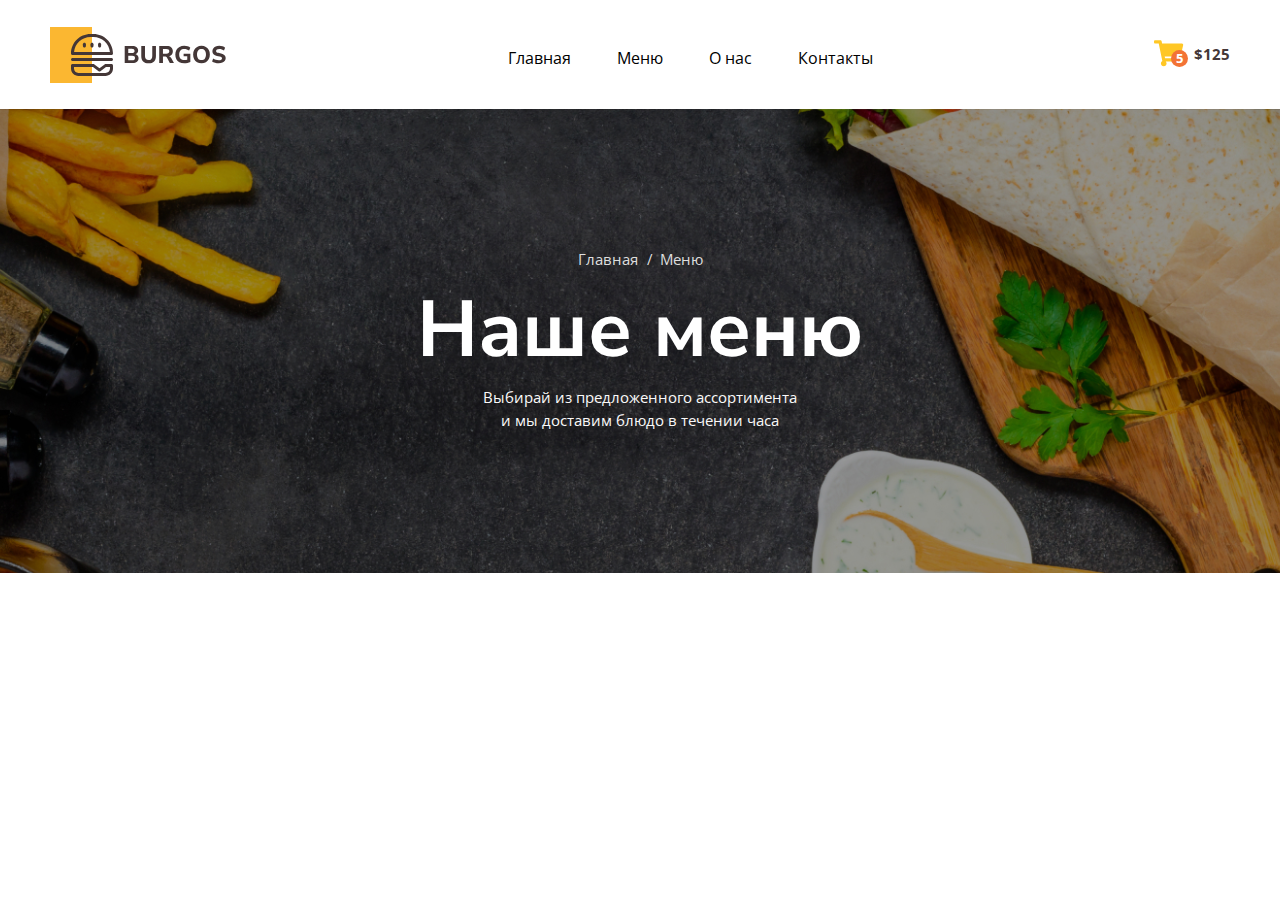
==== index.html @ 159a3aed "add styles" ====
<!DOCTYPE html>
<html lang="ru">
<head>
    <meta charset="UTF-8">
    <meta http-equiv="X-UA-Compatible" content="IE=edge">
    <meta name="viewport" content="width=device-width, initial-scale=1.0">
    <title>Burger</title>
    <link rel="preconnect" href="https://fonts.googleapis.com">
    <link rel="preconnect" href="https://fonts.gstatic.com" crossorigin>
    <link href="https://fonts.googleapis.com/css2?family=Nunito+Sans:wght@600;700;800;900&family=Open+Sans:wght@400;600;700&display=swap" rel="stylesheet">
    <link rel="stylesheet" href="style/normalize.css">
    <link rel="stylesheet" href="style/main.css">
</head>
<body>
    <header>
        <div class="container">
            <div class="header">
                <a href="#" class="header-logo"></a>
                <nav>
                    <ul class="header-nav">
                        <li><a href="#" class="active"></a>Главная</li>
                        <li><a href="#"></a>Меню</li>
                        <li><a href="#"></a>О нас</li>
                        <li><a href="#"></a>Контакты</li>
                    </ul>
                </nav>
                <button type="button" class="button">
                    <span class="button-item">
                        <img src="images/cart.svg" alt="Корзина">
                        <span class="button-count">5</span>
                    </span>
                    <span class="button-text">$125</span>
                </button>
            </div>
        </div>
    </header>
    <div class="bg">
        <div class="container">
            <ul class="breadcrumbs">
                <li><a href="#">Главная</a></li>
                <li><a href="#">Меню</a></li>
            </ul>
            <h1 class="title">Наше меню</h1>
            <p class="discription">Выбирай из предложенного ассортимента и мы доставим блюдо в течении часа</p>
        </div>
    </div>
</body>
</html>
---- style/main.css ----
body{
    font-family: 'Nunito Sans', sans-serif;
}
.container{
    max-width: 1180px;
    margin: 0 auto;
    padding-left: 15px;
    padding-right: 15px;
}
.header{
    font-family: 'Open Sans', sans-serif;
    display: flex;
    align-items: center;
    justify-content: space-between;
    padding-top: 26px;
    padding-bottom: 25px;
}
.header-logo{
    display: block;
    background-image: url(../images/logo.svg);
    width: 176px;
    height: 56px;
    background-repeat: no-repeat;
    background-size: cover;
}
.header-nav{
    display: flex;
    list-style-type: none;
    padding-left: 0;
    gap: 46px;
}
.header-nav a{
    font-weight: 600px;
    font-size: 20px;
    color: #443737;
    text-decoration: none;
}
.header-nav a::after{
    content: '';
    width: 100%;
    height: 3px;
    border-radius: 1.5px;
    color: transparent;
    display: block;
}
.header-nav a.active::after{
    color: #FFC725;
}
.button{
    display: flex;
    align-items: center;
    background-color: transparent;
    border: none;
    padding: 0;
    gap: 10px;
}
.button-item{
    position: relative;
}
.button-count{
    font-weight: 700;
    font-size: 13px;
    color: #ffff;
    background-color: #F37335;
    border-radius: 100%;
    position: absolute;
    width: 17px;
    height: 17px;
    text-align: center;
    line-height: 1.3;
    bottom: 3px;
    right: -4px;
}
.button-text{
    color: #443737;
    font-weight: 700;
    font-size: 15px;
}
.bg{
    text-align: center;
    color: #ffff;
    background-image: url(../images/bg.jpg);
    background-size: cover;
    background-position: center center;
    padding: 142px 0;
}
.breadcrumbs{
    padding-left: 0;
    margin-top: 0;
    list-style-type: none;
    display: flex;
    justify-content: center;
    gap: 16px;
}
.breadcrumbs a{
    color: #DEDEDE;
    font-size: 15px;
    font-family: 'Open Sans', sans-serif;
    text-decoration: none;
}
.breadcrumbs a::before{
    content: '/';
    position: relative;
    left: -7px;
}
.breadcrumbs li:first-child a::before{
    display: none;
}
.title{
    font-weight: 700;
    font-size: 79px;
    margin-top: 10px;
    margin-bottom: 10px;
}
.discription{
    font-family: 'Open Sans', sans-serif;
    font-size: 15px;
    line-height: 1.5;
    color: #FAF9F9;
    max-width: 320px;
    margin: 0 auto;
}
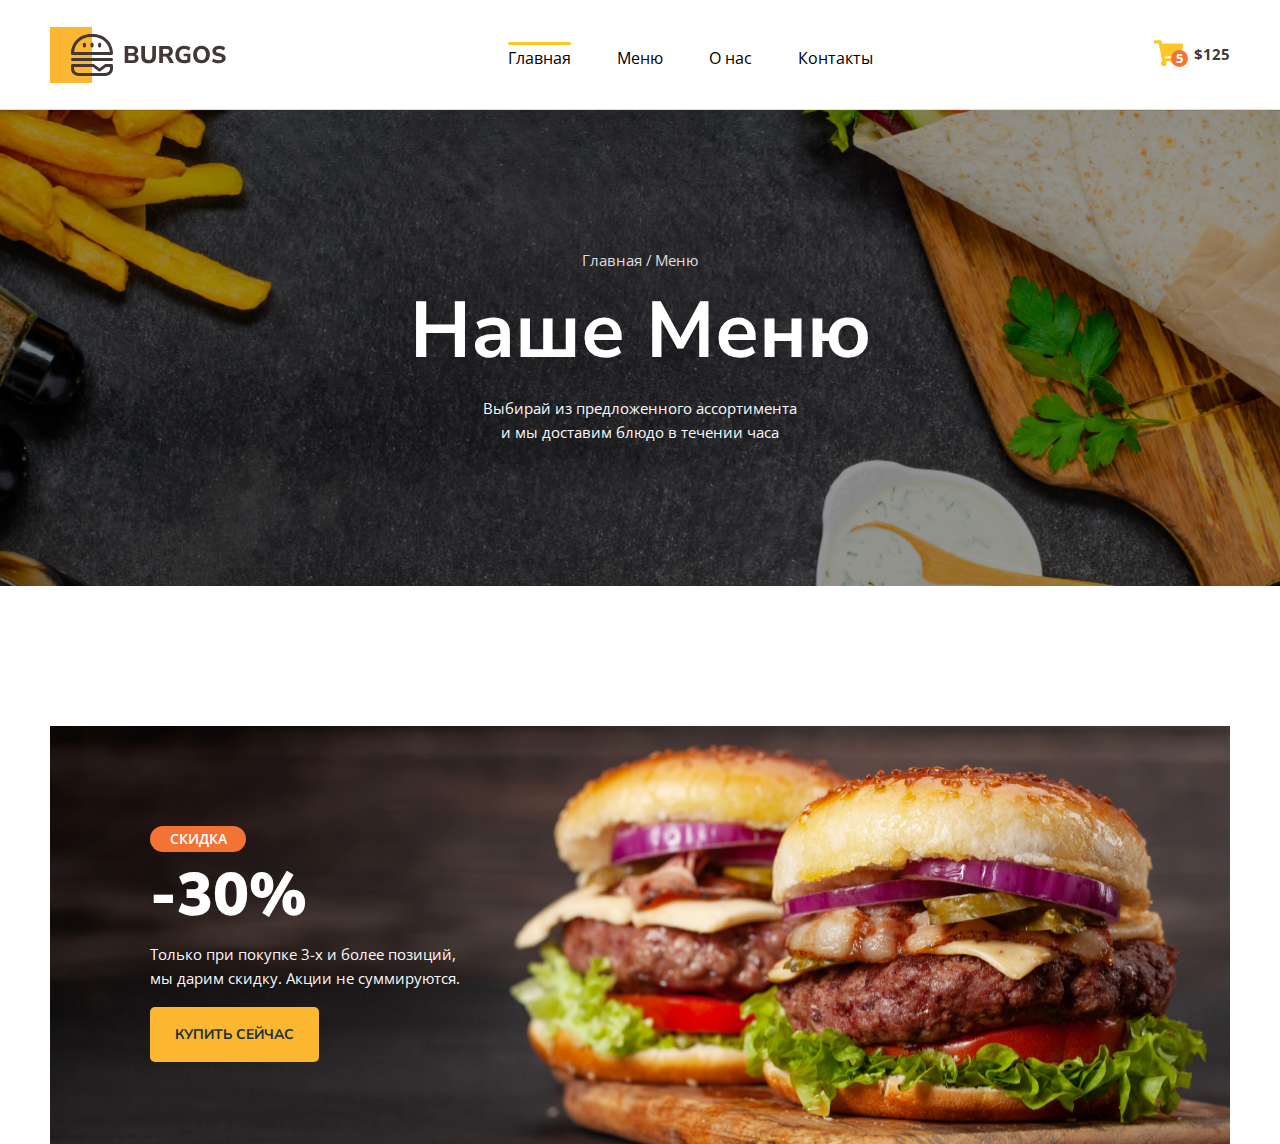
==== commit d79c1482: "add style" ====
--- a/index.html
+++ b/index.html
@@ -18,7 +18,7 @@
                 <a href="#" class="header-logo"></a>
                 <nav>
                     <ul class="header-nav">
-                        <li><a href="#" class="active"></a>Главная</li>
+                        <li><a href="#"  class="active"></a></a>Главная</li>
                         <li><a href="#"></a>Меню</li>
                         <li><a href="#"></a>О нас</li>
                         <li><a href="#"></a>Контакты</li>
@@ -40,9 +40,25 @@
                 <li><a href="#">Главная</a></li>
                 <li><a href="#">Меню</a></li>
             </ul>
-            <h1 class="title">Наше меню</h1>
-            <p class="discription">Выбирай из предложенного ассортимента и мы доставим блюдо в течении часа</p>
+            <h1 class="title">Наше Меню</h1>
+            <p class="description">Выбирай из предложенного ассортимента и мы доставим блюдо в течении часа</p>
         </div>
     </div>
+    <main>
+        <div class="banner">
+            <div class="container">
+                <div class="banner-box">
+                    <h2 class="banner-title">
+                        <span>Скидка</span>
+                        -30%
+                    </h2>
+                    <p class="banner-text">
+                        Только при покупке 3-х и более позиций, мы дарим скидку. Акции не суммируются.
+                    </p>
+                    <a href="#" class="banner-link">купить сейчас</a>
+                </div>
+            </div>
+        </div>
+    </main>
 </body>
 </html>--- a/style/main.css
+++ b/style/main.css
@@ -7,7 +7,13 @@
     padding-left: 15px;
     padding-right: 15px;
 }
-.header{
+header{
+    border-bottom: 1px solid #DEDEDE;
+}
+header {
+    border-bottom: 1px solid #DEDEDE;
+}
+.header {
     font-family: 'Open Sans', sans-serif;
     display: flex;
     align-items: center;
@@ -15,7 +21,7 @@
     padding-top: 26px;
     padding-bottom: 25px;
 }
-.header-logo{
+.header-logo {
     display: block;
     background-image: url(../images/logo.svg);
     width: 176px;
@@ -23,28 +29,31 @@
     background-repeat: no-repeat;
     background-size: cover;
 }
-.header-nav{
+.header-nav {
+    list-style-type: none;
     display: flex;
-    list-style-type: none;
     padding-left: 0;
     gap: 46px;
 }
-.header-nav a{
-    font-weight: 600px;
+.header-nav a {
+    font-weight: 600;
     font-size: 20px;
     color: #443737;
     text-decoration: none;
 }
-.header-nav a::after{
+.header-nav a:hover {
+    color: #FFC725;
+}
+.header-nav a::after {
     content: '';
     width: 100%;
     height: 3px;
     border-radius: 1.5px;
-    color: transparent;
+    background: transparent;
     display: block;
 }
-.header-nav a.active::after{
-    color: #FFC725;
+.header-nav a.active::after {
+    background: #FFC725;
 }
 .button{
     display: flex;
@@ -53,6 +62,7 @@
     border: none;
     padding: 0;
     gap: 10px;
+    cursor: pointer;
 }
 .button-item{
     position: relative;
@@ -61,7 +71,7 @@
     font-weight: 700;
     font-size: 13px;
     color: #ffff;
-    background-color: #F37335;
+    background: #F37335;
     border-radius: 100%;
     position: absolute;
     width: 17px;
@@ -83,6 +93,7 @@
     background-size: cover;
     background-position: center center;
     padding: 142px 0;
+    margin-bottom: 140px;
 }
 .breadcrumbs{
     padding-left: 0;
@@ -90,7 +101,7 @@
     list-style-type: none;
     display: flex;
     justify-content: center;
-    gap: 16px;
+    gap: 7px;
 }
 .breadcrumbs a{
     color: #DEDEDE;
@@ -98,10 +109,17 @@
     font-family: 'Open Sans', sans-serif;
     text-decoration: none;
 }
+.breadcrumbs a:hover{
+    color: #FFC725;
+}
+.breadcrumbs a:hover::before{
+    color: #DEDEDE;
+}
 .breadcrumbs a::before{
     content: '/';
     position: relative;
-    left: -7px;
+    left: -3px;
+    pointer-events: none;
 }
 .breadcrumbs li:first-child a::before{
     display: none;
@@ -110,13 +128,59 @@
     font-weight: 700;
     font-size: 79px;
     margin-top: 10px;
-    margin-bottom: 10px;
+    margin-bottom: 19px;
 }
-.discription{
+.description{
     font-family: 'Open Sans', sans-serif;
     font-size: 15px;
-    line-height: 1.5;
+    line-height: 1.6;
     color: #FAF9F9;
     max-width: 320px;
     margin: 0 auto;
+}
+.banner-box{
+    background-image: url(../images/banner.jpg);
+    padding-top: 100px;
+    padding-bottom: 100px;
+    padding-left: 100px;
+}
+.banner-title{
+    font-weight: 900;
+    font-size: 60px;
+    color: #ffff;
+    margin-top: 0;
+    margin-bottom: 12px;
+}
+.banner-title span{
+    font-family: 'Open Sans', sans-serif;
+    font-weight: 600;
+    font-size: 14px;
+    text-transform: uppercase;
+    max-width: 96px;
+    text-align: center;
+    background: #F37335;
+    border-radius: 14px;
+    padding: 5px 0;
+    display: block;
+    margin-bottom: 9px;
+}
+.banner-text{
+    font-family: 'Open Sans', sans-serif;
+    font-weight: 400;
+    font-size: 15px;
+    line-height: 24px;
+    color: #FAF9F9;
+    max-width: 312px;
+    margin-top: 0;
+    margin-bottom: 35px;
+}
+.banner-link{
+    font-weight: 700;
+    font-size: 14px;
+    text-decoration: none;
+    text-transform: uppercase;
+    color: #1E2F40;
+    padding: 18px 25px;
+    background-color: #FBB731;
+    border-radius: 5px;
 }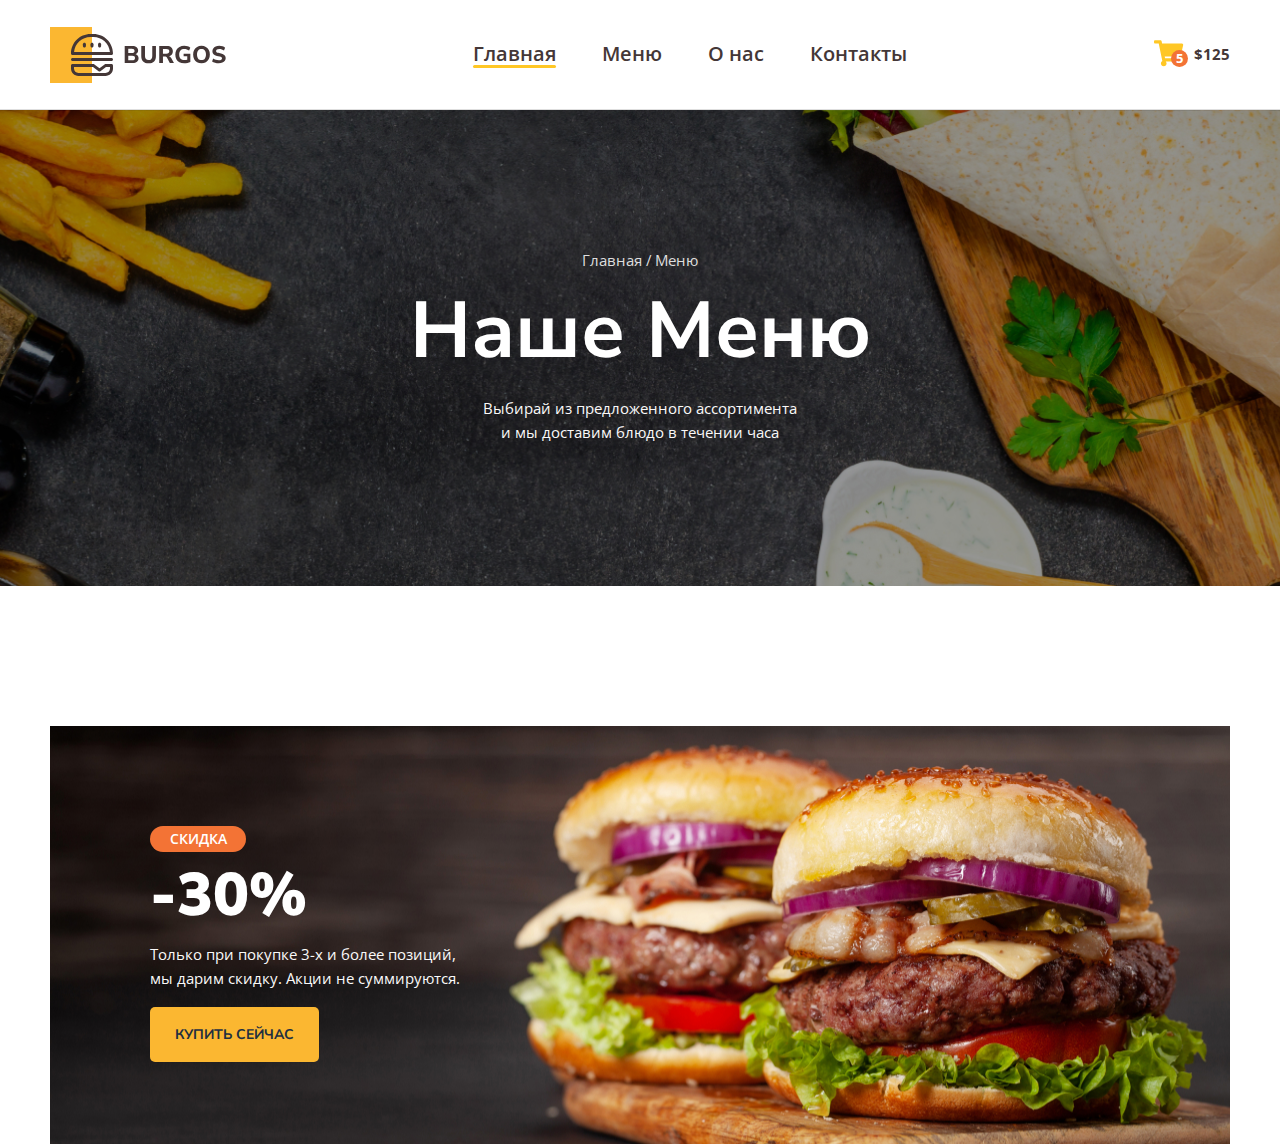
==== commit 1ff1a842: "fixed errors" ====
--- a/index.html
+++ b/index.html
@@ -18,10 +18,10 @@
                 <a href="#" class="header-logo"></a>
                 <nav>
                     <ul class="header-nav">
-                        <li><a href="#"  class="active"></a></a>Главная</li>
-                        <li><a href="#"></a>Меню</li>
-                        <li><a href="#"></a>О нас</li>
-                        <li><a href="#"></a>Контакты</li>
+                        <li><a href="#"  class="active">Главная</a></a></li>
+                        <li><a href="#">Меню</a></li>
+                        <li><a href="#">О нас</a></li>
+                        <li><a href="#">Контакты</a></li>
                     </ul>
                 </nav>
                 <button type="button" class="button">
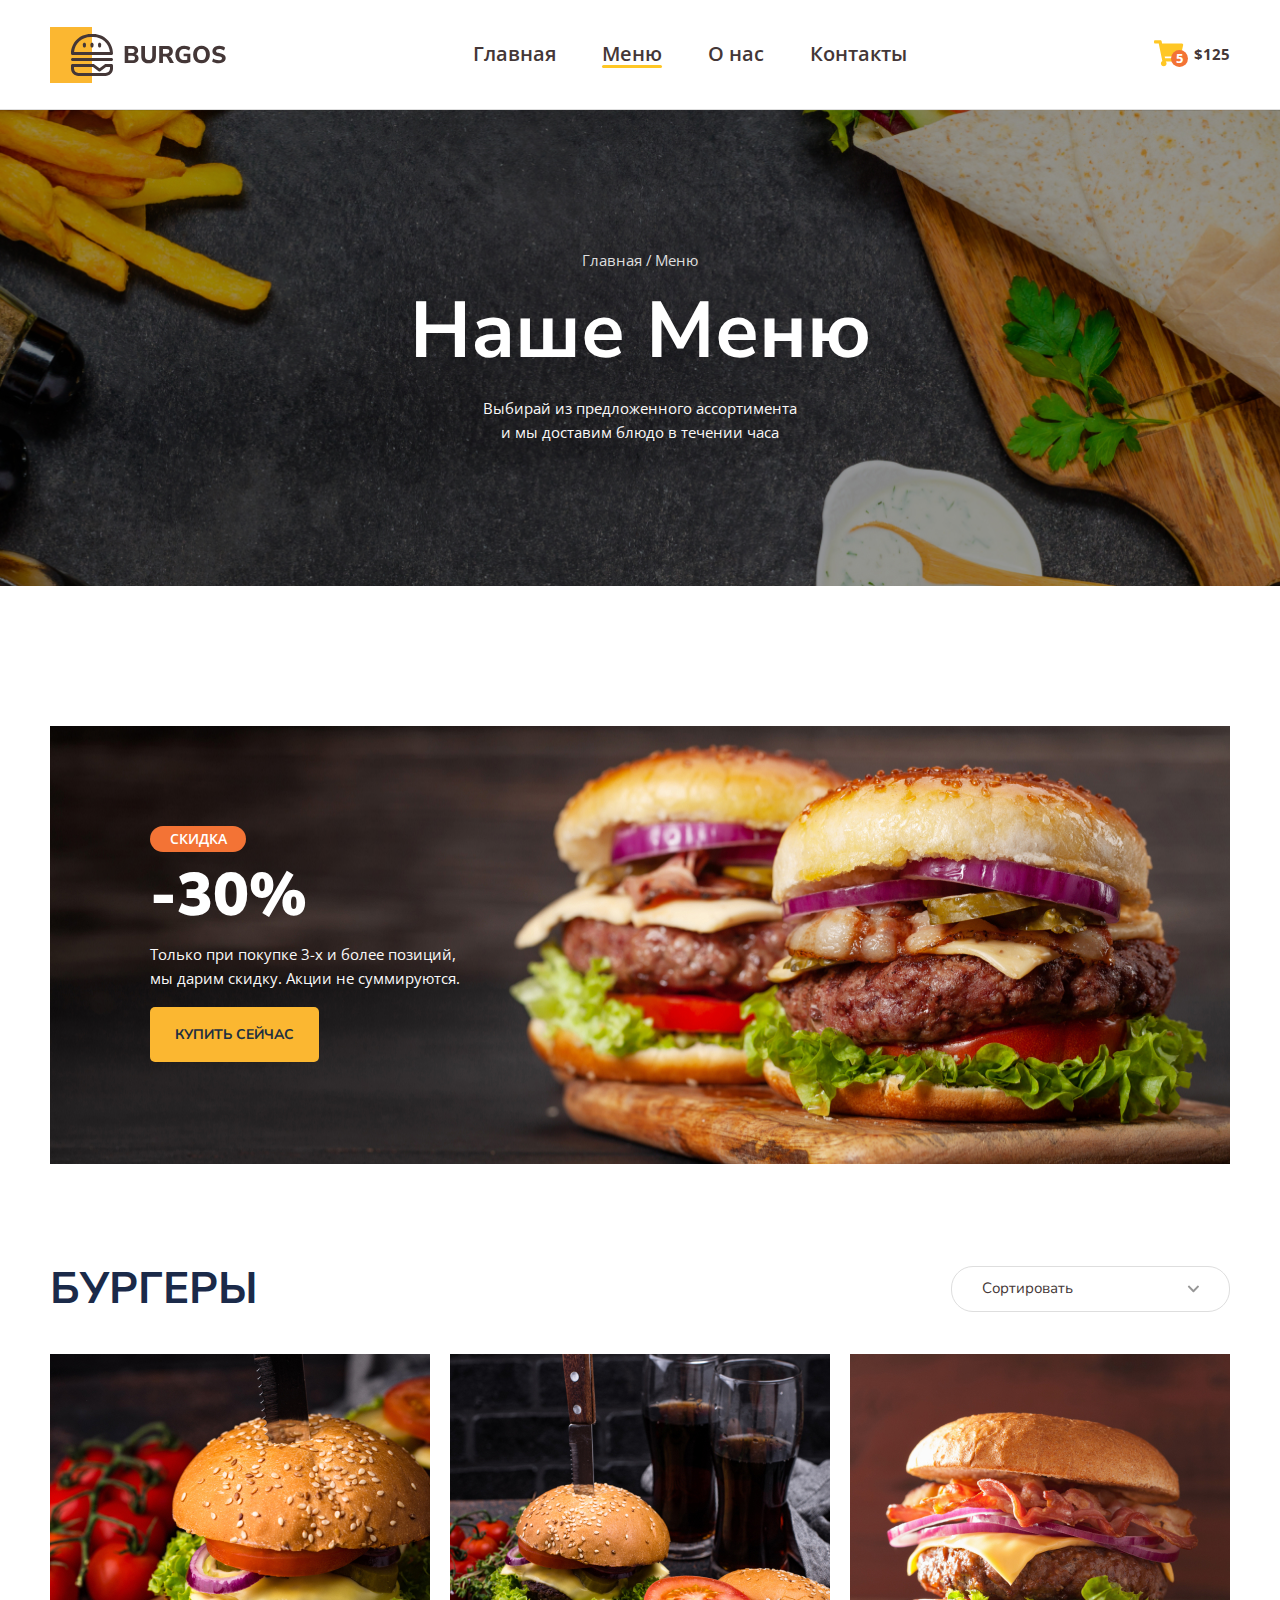
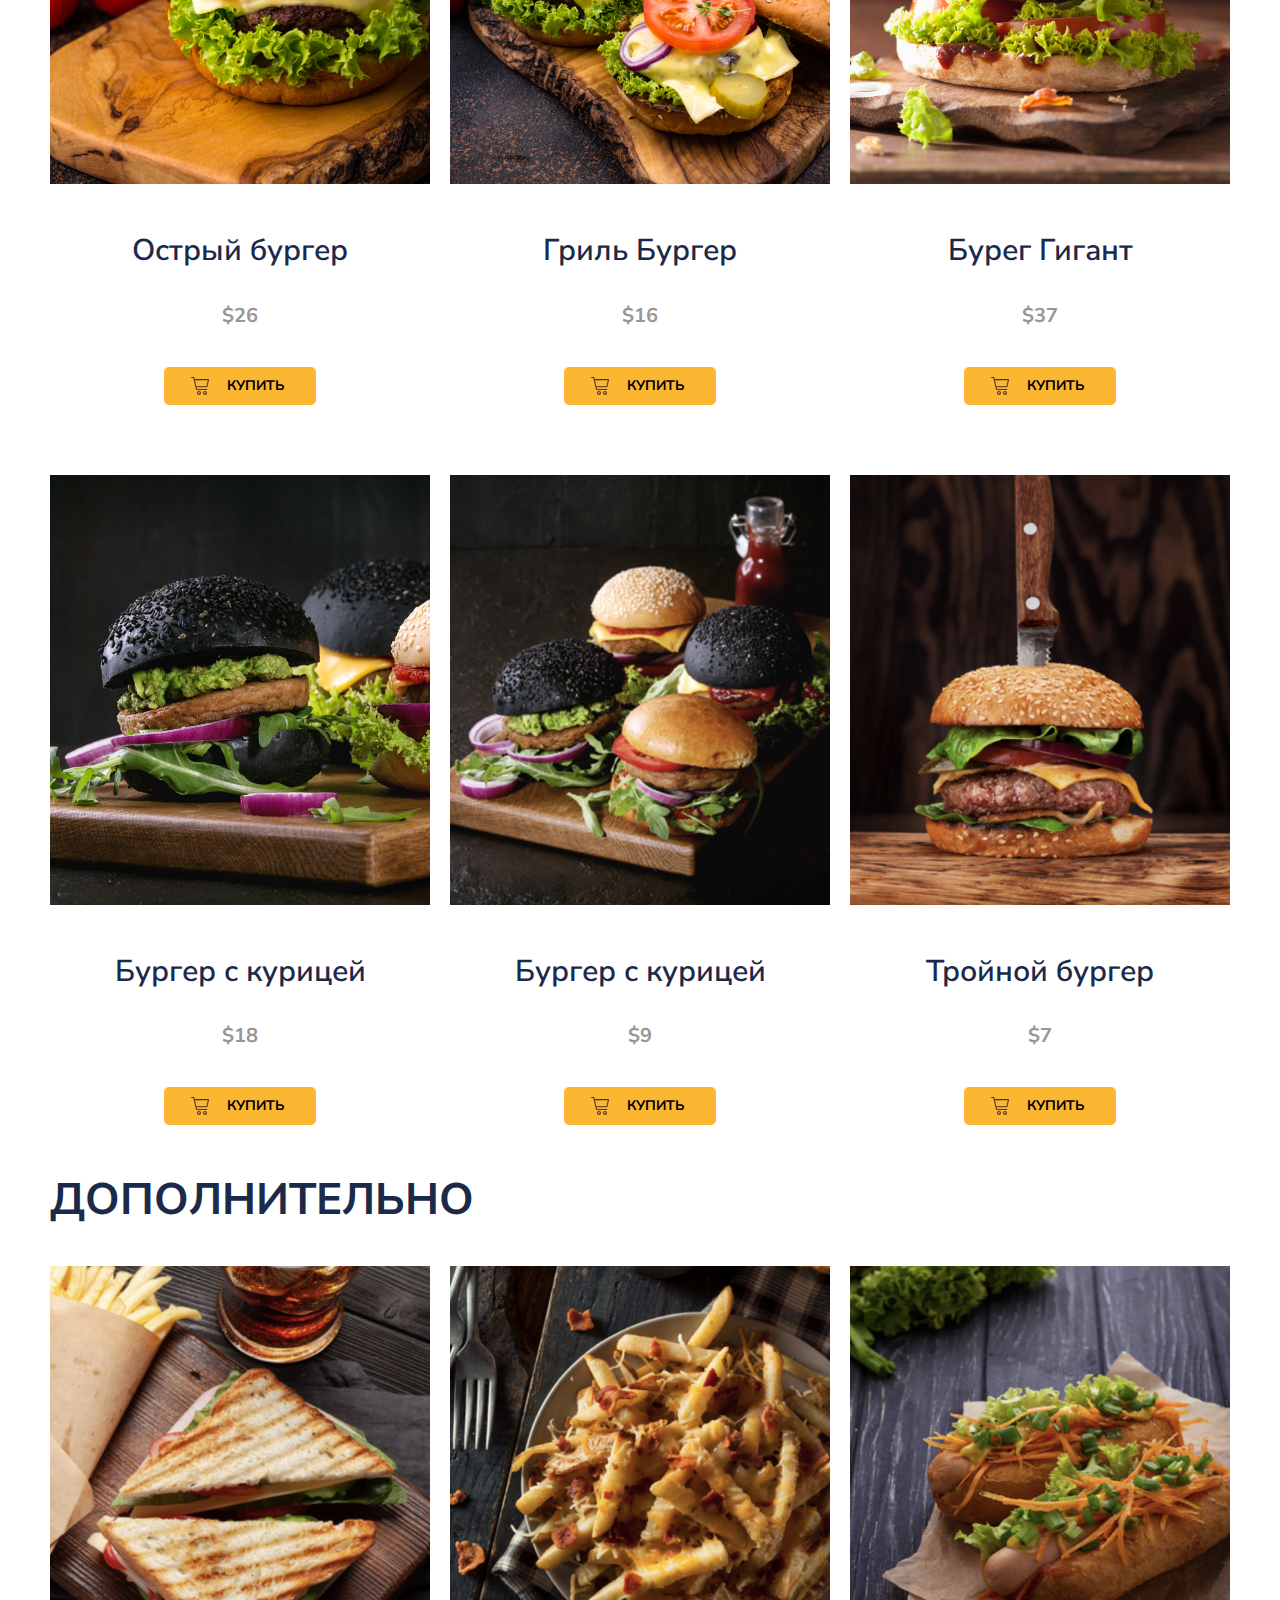
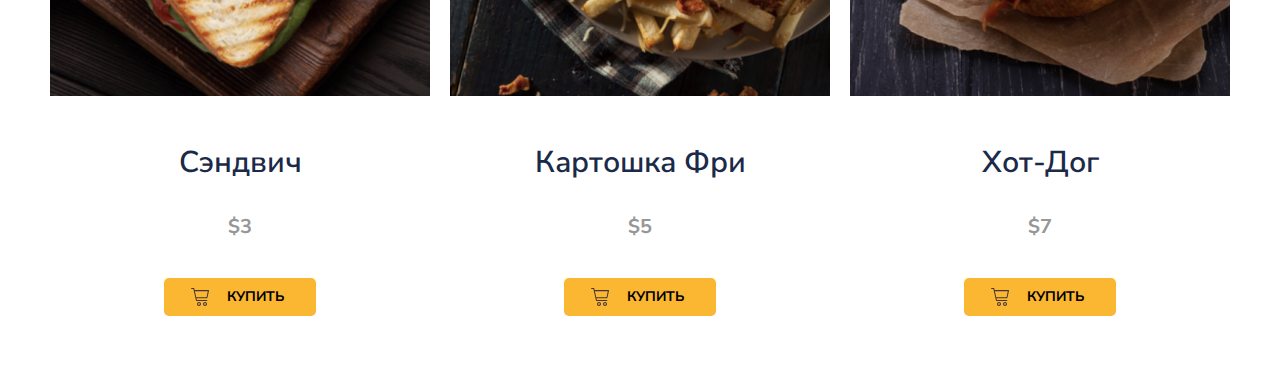
==== commit c754e181: "add code" ====
--- a/index.html
+++ b/index.html
@@ -18,8 +18,8 @@
                 <a href="#" class="header-logo"></a>
                 <nav>
                     <ul class="header-nav">
-                        <li><a href="#"  class="active">Главная</a></a></li>
-                        <li><a href="#">Меню</a></li>
+                        <li><a href="#">Главная</a></a></li>
+                        <li><a href="#" class="active">Меню</a></li>
                         <li><a href="#">О нас</a></li>
                         <li><a href="#">Контакты</a></li>
                     </ul>
@@ -59,6 +59,127 @@
                 </div>
             </div>
         </div>
+        <section class="menu">
+            <div class="container">
+                <div class="menu-header">
+                    <h2 class="menu-title">
+                        Бургеры
+                    </h2>
+                    <select class="menu-select">
+                        <option value="">Сортировать</option>
+                        <option value="up">По возрастанию</option>
+                        <option value="down">По убыванию</option>
+                    </select>
+                </div>
+                <div class="menu-grid">
+                    <div class="menu-grid-item">
+                        <div class="menu-grid-cover">
+                            <img src="images/menu/01.jpg" alt="Острый бургер">
+                        </div>
+                        <p class="menu-grid-title">Острый бургер</p>
+                        <p class="menu-grid-price">$26</p>
+                        <button type="button" class="menu-grid-btn">
+                            <span class="menu-grid-icon"></span>
+                            <span class="menu-grid-text">Купить</span>
+                        </button>
+                    </div>
+                    <div class="menu-grid-item">
+                        <div class="menu-grid-cover">
+                            <img src="images/menu/02.jpg" alt="Гриль бургер">
+                        </div>
+                        <p class="menu-grid-title">Гриль Бургер</p>
+                        <p class="menu-grid-price">$16</p>
+                        <button type="button" class="menu-grid-btn">
+                            <span class="menu-grid-icon"></span>
+                            <span class="menu-grid-text">Купить</span>
+                        </button>
+                    </div>
+                    <div class="menu-grid-item">
+                        <div class="menu-grid-cover">
+                            <img src="images/menu/03.jpg" alt="Бурег Гигант">
+                        </div>
+                        <p class="menu-grid-title">Бурег Гигант</p>
+                        <p class="menu-grid-price">$37</p>
+                        <button type="button" class="menu-grid-btn">
+                            <span class="menu-grid-icon"></span>
+                            <span class="menu-grid-text">Купить</span>
+                        </button>
+                    </div>
+                    <div class="menu-grid-item">
+                        <div class="menu-grid-cover">
+                            <img src="images/menu/04.jpg" alt="Бургер с курицей">
+                        </div>
+                        <p class="menu-grid-title">Бургер с курицей</p>
+                        <p class="menu-grid-price">$18</p>
+                        <button type="button" class="menu-grid-btn">
+                            <span class="menu-grid-icon"></span>
+                            <span class="menu-grid-text">Купить</span>
+                        </button>
+                    </div>
+                    <div class="menu-grid-item">
+                        <div class="menu-grid-cover">
+                            <img src="images/menu/05.jpg" alt="Бургер с курицей">
+                        </div>
+                        <p class="menu-grid-title">Бургер с курицей</p>
+                        <p class="menu-grid-price">$9</p>
+                        <button type="button" class="menu-grid-btn">
+                            <span class="menu-grid-icon"></span>
+                            <span class="menu-grid-text">Купить</span>
+                        </button>
+                    </div>
+                    <div class="menu-grid-item">
+                        <div class="menu-grid-cover">
+                            <img src="images/menu/06.jpg" alt="Тройной бургер">
+                        </div>
+                        <p class="menu-grid-title">Тройной бургер</p>
+                        <p class="menu-grid-price">$7</p>
+                        <button type="button" class="menu-grid-btn">
+                            <span class="menu-grid-icon"></span>
+                            <span class="menu-grid-text">Купить</span>
+                        </button>
+                    </div>
+                </div>
+                <div class="menu-header">
+                    <h2 class="menu-title">
+                        Дополнительно
+                    </h2>
+                </div>
+                <div class="menu-grid">
+                    <div class="menu-grid-item">
+                        <div class="menu-grid-cover">
+                            <img src="images/additionally/01.jpg" alt="Сэндвич">
+                        </div>
+                        <p class="menu-grid-title">Сэндвич</p>
+                        <p class="menu-grid-price">$3</p>
+                        <button type="button" class="menu-grid-btn">
+                            <span class="menu-grid-icon"></span>
+                            <span class="menu-grid-text">Купить</span>
+                        </button>
+                    </div>
+                    <div class="menu-grid-item">
+                        <div class="menu-grid-cover">
+                            <img src="images/additionally/02.jpg" alt="Картошка Фри">
+                        </div>
+                        <p class="menu-grid-title">Картошка Фри</p>
+                        <p class="menu-grid-price">$5</p>
+                        <button type="button" class="menu-grid-btn">
+                            <span class="menu-grid-icon"></span>
+                            <span class="menu-grid-text">Купить</span>
+                        </button>
+                    </div>
+                    <div class="menu-grid-item">
+                        <div class="menu-grid-cover">
+                            <img src="images/additionally/03.jpg" alt="Хот-Дог">
+                        </div>
+                        <p class="menu-grid-title">Хот-Дог</p>
+                        <p class="menu-grid-price">$7</p>
+                        <button type="button" class="menu-grid-btn">
+                            <span class="menu-grid-icon"></span>
+                            <span class="menu-grid-text">Купить</span>
+                        </button>
+                    </div>
+            </div>
+        </section>
     </main>
 </body>
 </html>--- a/style/main.css
+++ b/style/main.css
@@ -8,9 +8,6 @@
     padding-right: 15px;
 }
 header{
-    border-bottom: 1px solid #DEDEDE;
-}
-header {
     border-bottom: 1px solid #DEDEDE;
 }
 .header {
@@ -140,9 +137,11 @@
 }
 .banner-box{
     background-image: url(../images/banner.jpg);
-    padding-top: 100px;
-    padding-bottom: 100px;
-    padding-left: 100px;
+    padding: 100px  100px 120px;
+    background-size: cover;
+    background-position: center center;
+    background-repeat: no-repeat;
+    margin-bottom: 100px;
 }
 .banner-title{
     font-weight: 900;
@@ -183,4 +182,92 @@
     padding: 18px 25px;
     background-color: #FBB731;
     border-radius: 5px;
+}
+.menu-header{
+    display: flex;
+    align-items: center;
+    justify-content: space-between;
+    padding-bottom: 40px;
+}
+.menu-grid-item{
+    margin-bottom: 50px;
+}
+.menu-title{
+    font-size: 44px;
+    font-weight: 700;
+    text-transform: uppercase;
+    color: #1B2A49;
+    margin: 0;
+}
+.menu-select{
+    background: #FFFFFF;
+    border: 1px solid #DEDEDE;
+    padding: 13px 30px;
+    border-radius: 22px;
+    color: #443737;
+    font-size: 15px;
+    appearance: none;
+    flex-basis: 279px;
+    background-image: url(../images/arrow.svg);
+    background-size: 12.79px 7.75px;
+    background-repeat: no-repeat;
+    background-position: 89% center;
+}
+.menu-grid{
+    display: grid;
+    grid-template-columns: repeat(3, 1fr);
+    gap: 20px;
+}
+.menu-grid-cover{
+    width: 100%;
+    height: 430px;
+    position: relative;
+    overflow: hidden;
+}
+.menu-grid-cover img{
+    position: absolute;
+    left: 50%;
+    top: 50%;
+    transform: translate(-50%, -50%);
+    object-fit: cover;
+    width: 100%;
+    height: 430px;
+}
+.menu-grid-title{
+    font-size: 30px;
+    font-weight: 600;
+    text-align: center;
+    color: #1B2A49;
+    padding-top: 20px;
+    padding-bottom: 5px;
+}
+.menu-grid-price{
+    font-size: 20px;
+    font-weight: 700;
+    text-align: center;
+    color: #979797;
+    padding-bottom: 20px;
+}
+.menu-grid-btn{
+    background: #FBB731;
+    border-radius: 5px;
+    border: none;
+    width: 152px;
+    height: 38px;
+    background-image: url(../images/cart-menu.svg);
+    background-size: 18px 18px;
+    background-repeat: no-repeat;
+    background-position: 20% center;
+    display: flex;
+    align-items: center;
+    justify-content: center;
+    margin: 0 auto;
+    gap: 9px;
+}
+.menu-grid-text{
+    font-size: 14px;
+    font-weight: 700;
+    text-align: center;
+    text-transform: uppercase;
+    padding: 10px 30px 10px 52px;
 }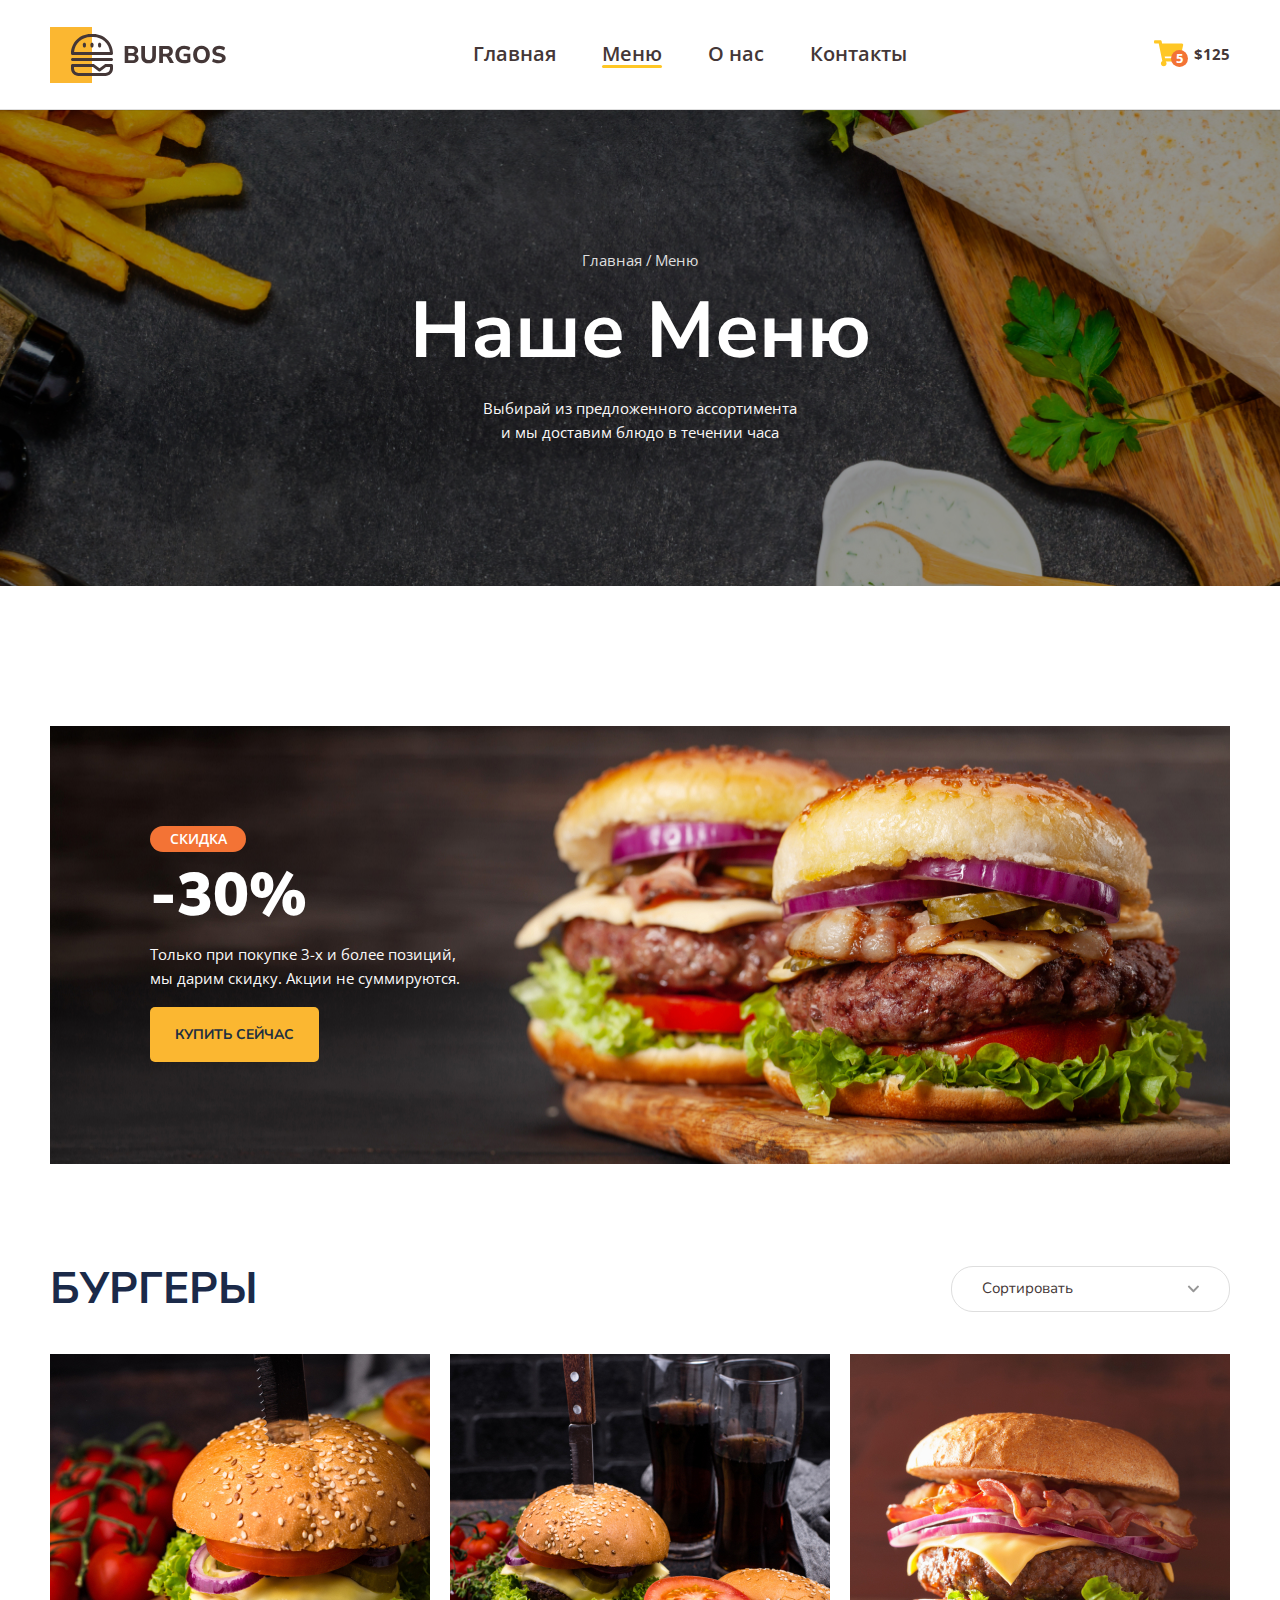
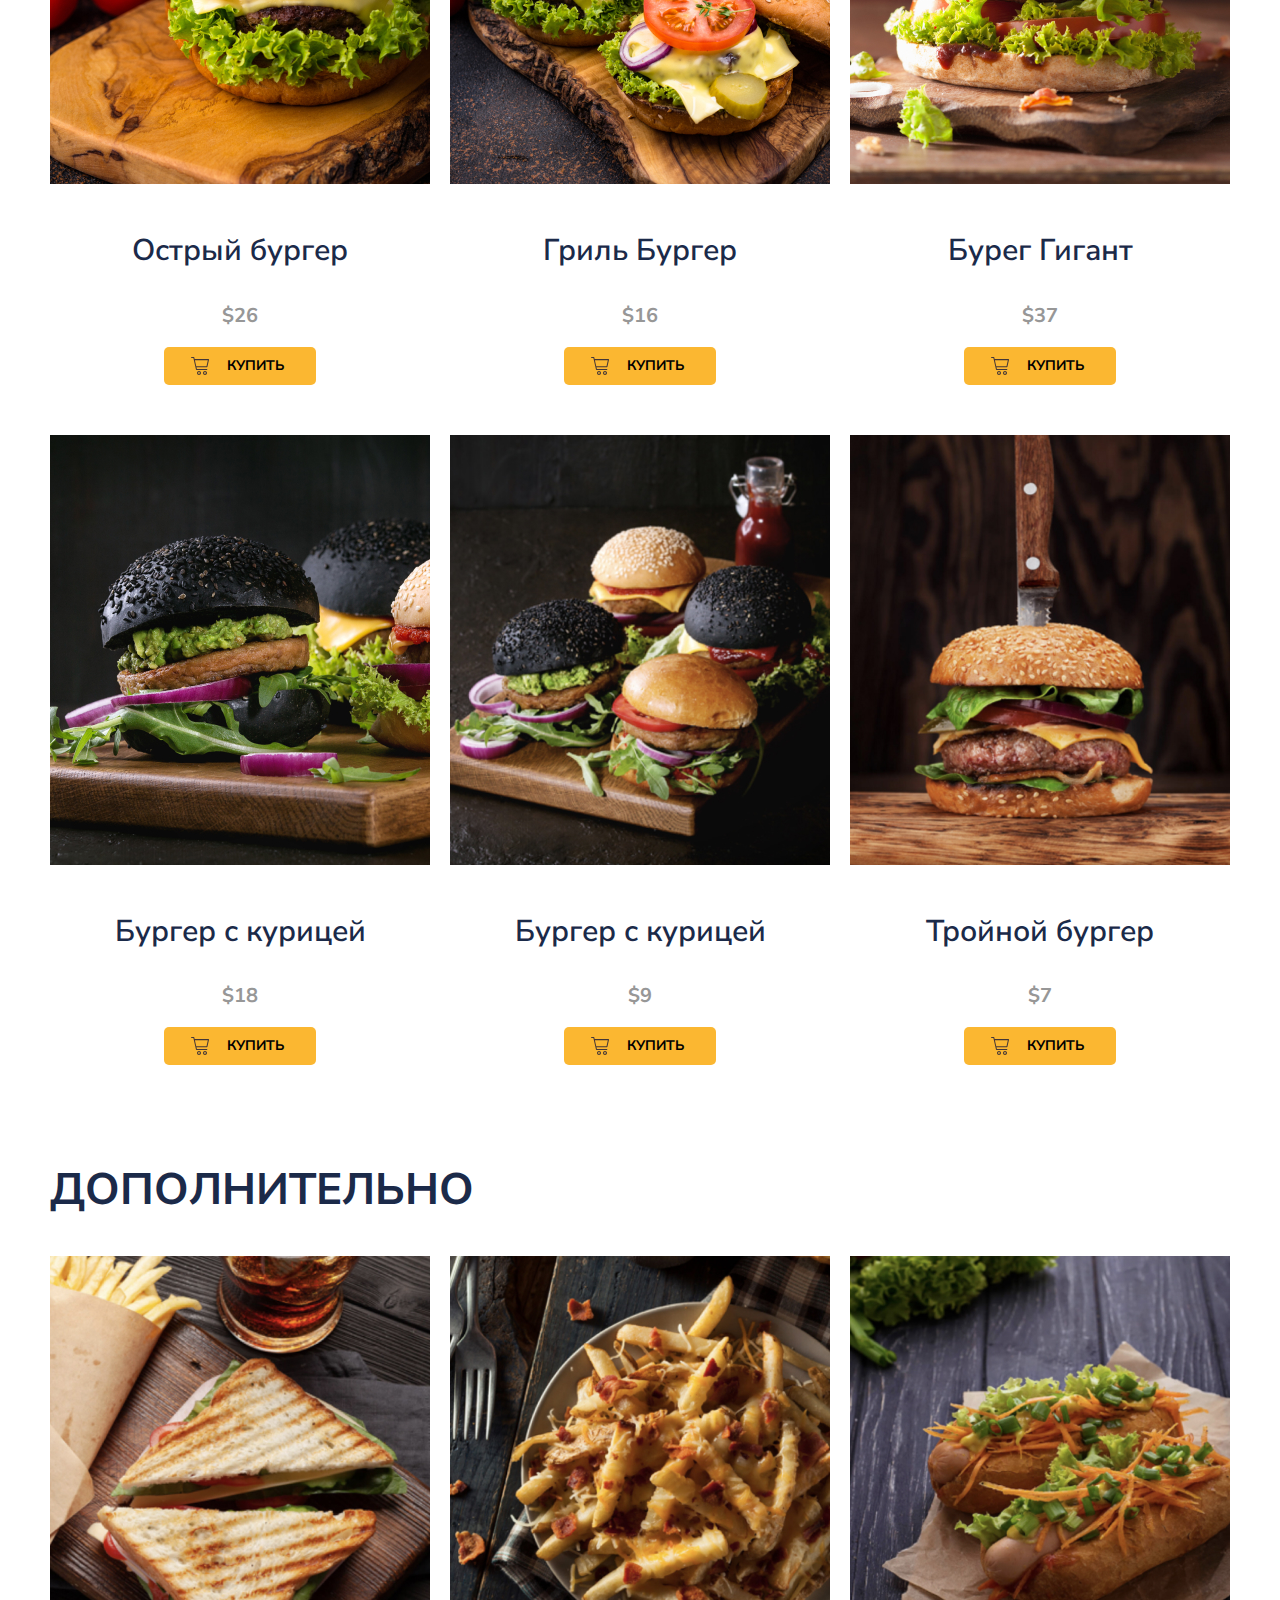
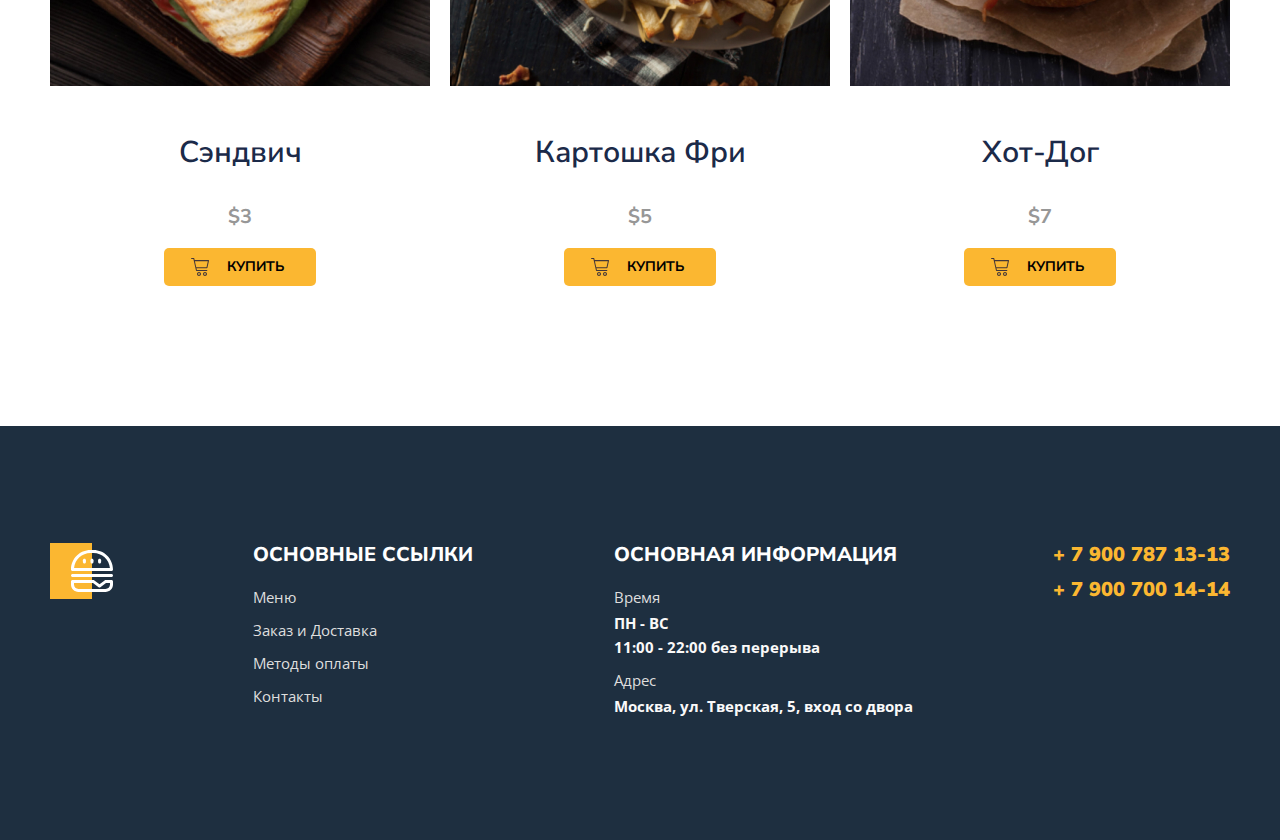
==== commit 1e297151: "add footer" ====
--- a/index.html
+++ b/index.html
@@ -181,5 +181,42 @@
             </div>
         </section>
     </main>
+    <footer class="footer">
+        <div class="container">
+            <div class="footer-box">
+                <div class="footer-item">
+                    <img class="footer-logo" src="images/logo-footer.svg" alt="">
+                </div>
+                <div class="footer-item">
+                    <h2>основные ссылки</h2>
+                    <ul class="footer-list">
+                        <li><a href="#">Меню</a></li>
+                        <li><a href="#">Заказ и Доставка</a></li>
+                        <li><a href="#">Методы оплаты</a></li>
+                        <li><a href="#">Контакты</a></li>
+                    </ul>
+                </div>
+                <div class="footer-item">
+                    <h2>основная информация</h2>
+                    <ul class="footer-list">
+                        <li>
+                            <span>Время</span>
+                            ПН - ВС<br>
+                            11:00 - 22:00 без перерыва
+                        </li>
+                        <li>
+                            <span>Адрес</span>
+                            Москва, ул. Тверская, 5, вход со двора
+                        </li>
+                    </ul>
+                </div>
+                <div class="footer-tel"><ul class="footer-list">
+                    <li>+ 7 900 787 13-13</li>
+                    <li>+ 7 900 700 14-14</li>
+                </ul>
+                </div>
+            </div>
+        </div>
+    </footer>
 </body>
 </html>--- a/style/main.css
+++ b/style/main.css
@@ -189,9 +189,9 @@
     justify-content: space-between;
     padding-bottom: 40px;
 }
-.menu-grid-item{
+/*.menu-grid-item{
     margin-bottom: 50px;
-}
+}*/
 .menu-title{
     font-size: 44px;
     font-weight: 700;
@@ -216,7 +216,9 @@
 .menu-grid{
     display: grid;
     grid-template-columns: repeat(3, 1fr);
-    gap: 20px;
+    text-align: center;
+    gap: 50px 20px;
+    margin-bottom: 100px;
 }
 .menu-grid-cover{
     width: 100%;
@@ -247,6 +249,7 @@
     text-align: center;
     color: #979797;
     padding-bottom: 20px;
+    margin: 0;
 }
 .menu-grid-btn{
     background: #FBB731;
@@ -270,4 +273,61 @@
     text-align: center;
     text-transform: uppercase;
     padding: 10px 30px 10px 52px;
+}
+.footer{
+    background: #1E2F40;
+    color: #fff;
+    padding-top: 117px;
+    padding-bottom: 106px;
+    margin-top: 140px;
+}
+.footer-box{
+    display: flex;
+    justify-content: space-between;
+}
+.footer-logo{
+    width: 63px;
+    height: 56px;
+}
+.footer-item {
+    flex: 0 0 auto;
+}
+.footer-item h2{
+    font-size: 20px;
+    font-weight: 800;
+    text-transform: uppercase;
+    margin-bottom: 19px;
+    margin-top: 0;
+}
+.footer-item li{
+    margin-bottom: 9px;
+    font-family: 'Open Sans', sans-serif;
+    font-size: 15px;
+    color: #FAF9F9;
+    font-weight: 700;
+    line-height: 24px;
+}
+.footer-item a{
+    color: #DEDEDE;
+    text-decoration: none;
+    font-weight: 400;
+}
+.footer-item span{
+    color: #DEDEDE;
+    display: block;
+    font-weight: 400;
+    margin-bottom: 2px;
+}
+.footer-tel ul{
+    font-size: 20px;
+    color: #FBB731;
+    font-weight: 900;
+    margin-top: 0;
+}
+.footer-tel li{
+    margin-bottom: 12px;
+}
+.footer-list{
+    padding-left: 0;
+    list-style-type: none;
 }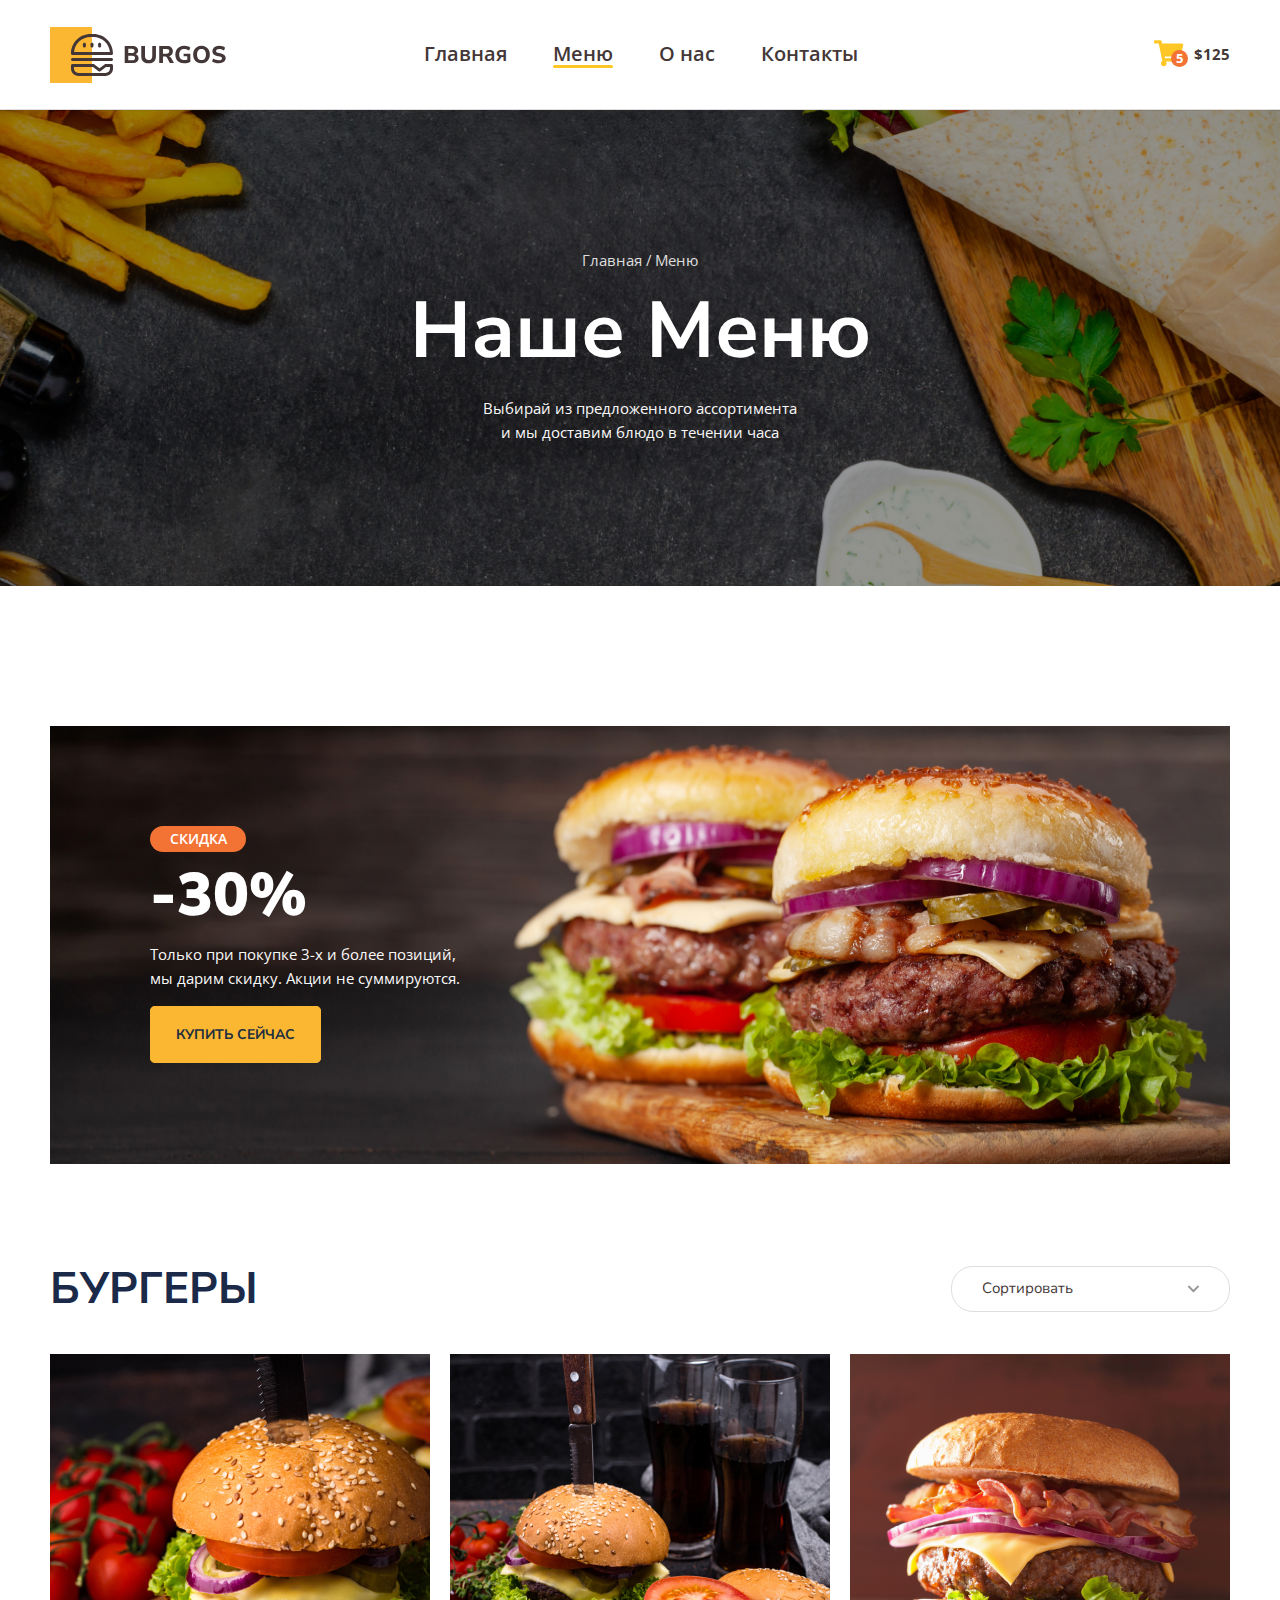
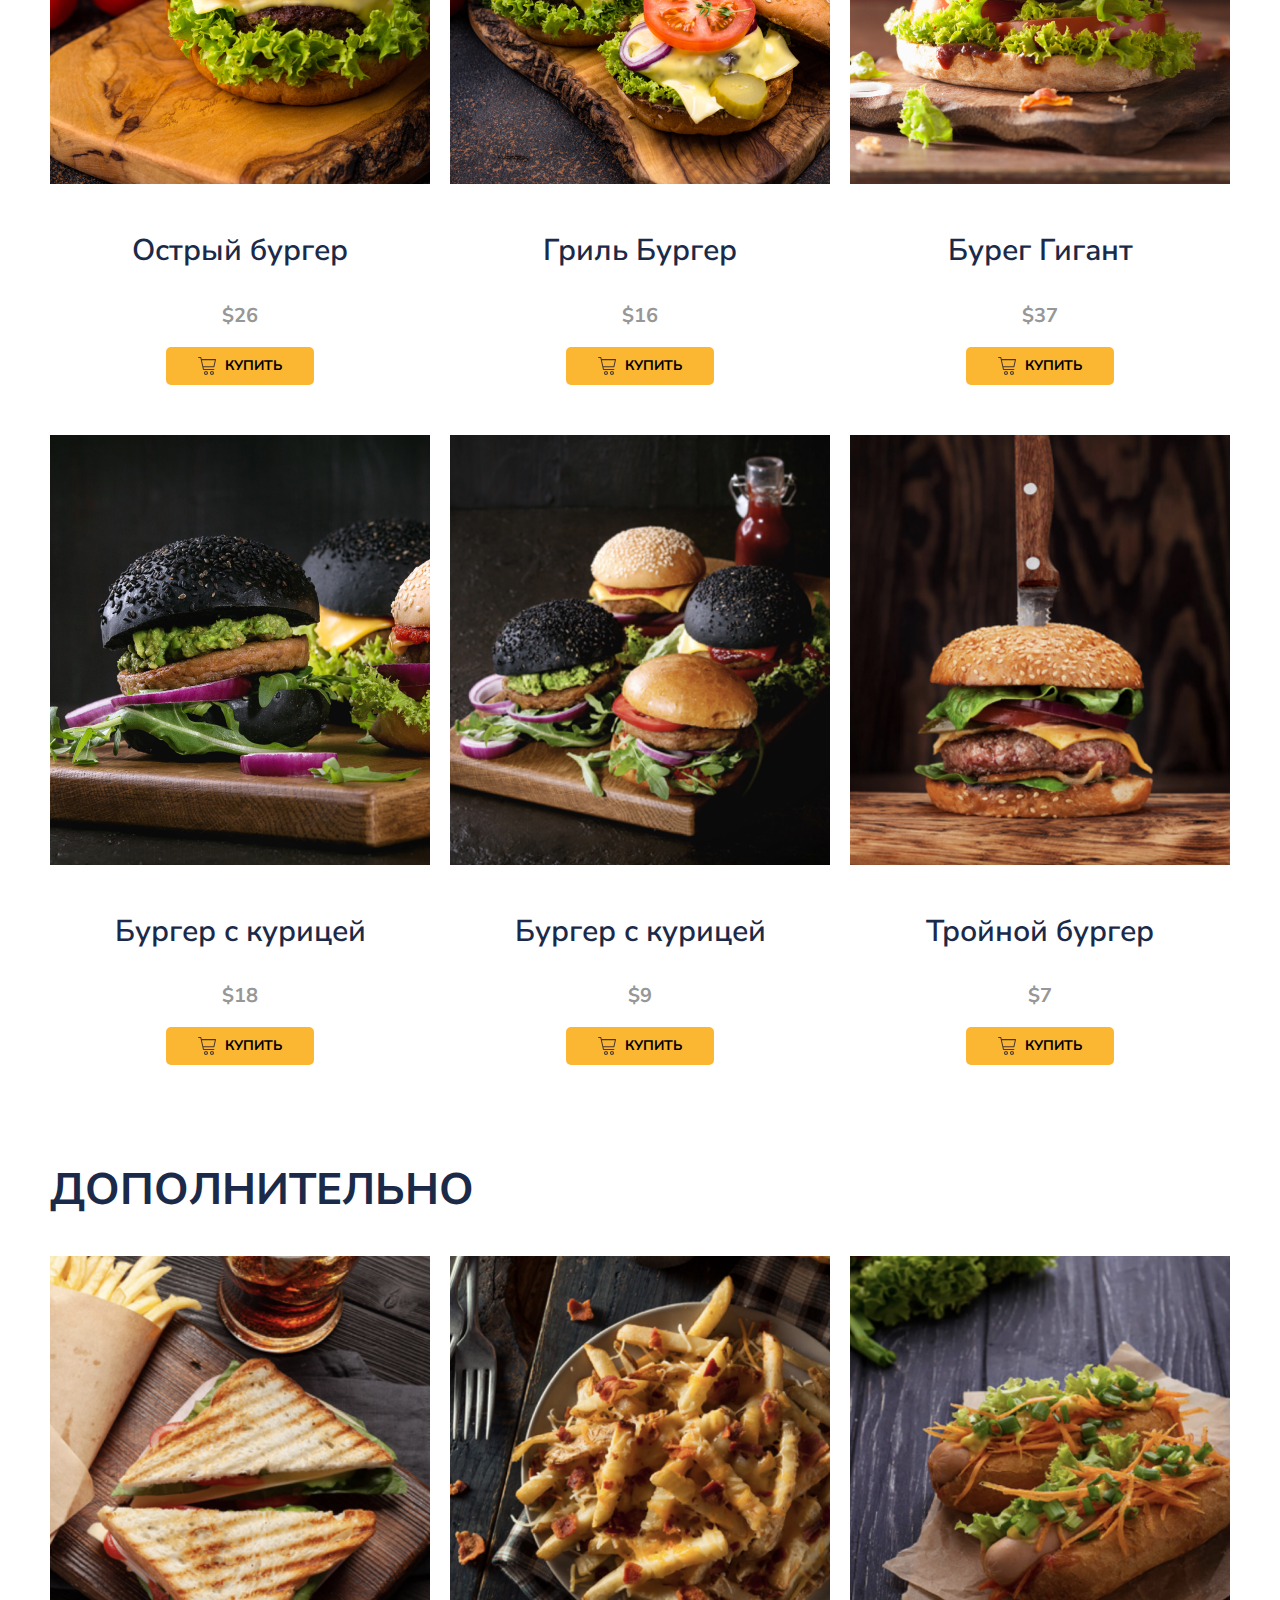
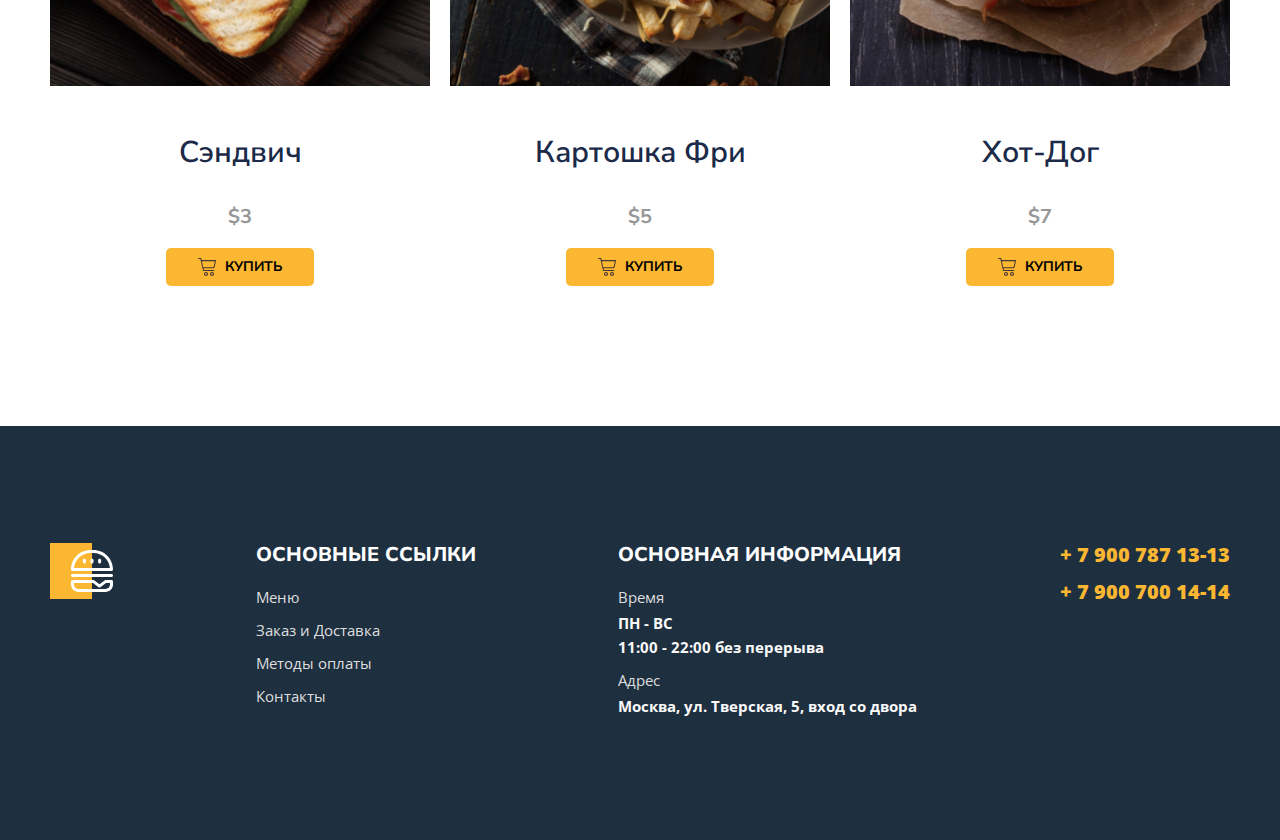
==== commit 9a1d8079: "style links" ====
--- a/index.html
+++ b/index.html
@@ -15,15 +15,17 @@
     <header>
         <div class="container">
             <div class="header">
-                <a href="#" class="header-logo"></a>
-                <nav>
-                    <ul class="header-nav">
-                        <li><a href="#">Главная</a></a></li>
-                        <li><a href="#" class="active">Меню</a></li>
-                        <li><a href="#">О нас</a></li>
-                        <li><a href="#">Контакты</a></li>
-                    </ul>
-                </nav>
+                <div class="header-item">
+                    <a href="#" class="header-logo"></a>
+                    <nav>
+                        <ul class="header-nav">
+                            <li><a href="#">Главная</a></a></li>
+                            <li><a href="#" class="active">Меню</a></li>
+                            <li><a href="#">О нас</a></li>
+                            <li><a href="#">Контакты</a></li>
+                        </ul>
+                    </nav>
+                </div>
                 <button type="button" class="button">
                     <span class="button-item">
                         <img src="images/cart.svg" alt="Корзина">
@@ -210,10 +212,15 @@
                         </li>
                     </ul>
                 </div>
-                <div class="footer-tel"><ul class="footer-list">
-                    <li>+ 7 900 787 13-13</li>
-                    <li>+ 7 900 700 14-14</li>
-                </ul>
+                <div class="footer-tel">
+                    <ul class="footer-list footer-list-tel">
+                        <li>
+                            <a href="tel:+79007871313">+ 7 900 787 13-13</a>
+                        </li>
+                        <li>
+                            <a href="tel:+79007001414">+ 7 900 700 14-14</a>
+                        </li>
+                    </ul>
                 </div>
             </div>
         </div>
--- a/style/main.css
+++ b/style/main.css
@@ -17,6 +17,12 @@
     justify-content: space-between;
     padding-top: 26px;
     padding-bottom: 25px;
+}
+.header-item{
+    display: flex;
+    align-items: center;
+    justify-content: space-between;
+    flex-basis: 68.5%;
 }
 .header-logo {
     display: block;
@@ -182,6 +188,11 @@
     padding: 18px 25px;
     background-color: #FBB731;
     border-radius: 5px;
+    border: 1px solid #FBB731;
+}
+.banner-link:hover{
+    background-color: transparent;
+    color: #FBB731;
 }
 .menu-header{
     display: flex;
@@ -251,28 +262,34 @@
     padding-bottom: 20px;
     margin: 0;
 }
-.menu-grid-btn{
-    background: #FBB731;
+.menu-grid-btn {
+    background-color: #FBB731;
     border-radius: 5px;
+    padding: 10px 32px;
     border: none;
-    width: 152px;
-    height: 38px;
+    display: flex;
+    align-items: center;
+    justify-content: center;
+    margin: 0 auto;
+    gap: 9px;
+}
+.menu-grid-btn:hover{
+    background: #F37335;
+    cursor: pointer;
+}
+.menu-grid-icon {
     background-image: url(../images/cart-menu.svg);
     background-size: 18px 18px;
     background-repeat: no-repeat;
-    background-position: 20% center;
-    display: flex;
-    align-items: center;
-    justify-content: center;
-    margin: 0 auto;
-    gap: 9px;
+    display: block;
+    width: 18px;
+    height: 18px;
 }
 .menu-grid-text{
     font-size: 14px;
     font-weight: 700;
     text-align: center;
     text-transform: uppercase;
-    padding: 10px 30px 10px 52px;
 }
 .footer{
     background: #1E2F40;
@@ -299,7 +316,7 @@
     margin-bottom: 19px;
     margin-top: 0;
 }
-.footer-item li{
+.footer-list li{
     margin-bottom: 9px;
     font-family: 'Open Sans', sans-serif;
     font-size: 15px;
@@ -307,25 +324,35 @@
     font-weight: 700;
     line-height: 24px;
 }
-.footer-item a{
+.footer-list a{
     color: #DEDEDE;
     text-decoration: none;
     font-weight: 400;
 }
+.footer-list a:hover{
+    color: #FBB731;
+    cursor: pointer;
+}
 .footer-item span{
     color: #DEDEDE;
     display: block;
     font-weight: 400;
     margin-bottom: 2px;
 }
-.footer-tel ul{
+.footer-list-tel{
+    margin-top: 0;
+}
+.footer-list-tel li{
+    margin-bottom: 12px;
+}
+.footer-list-tel a{
     font-size: 20px;
     color: #FBB731;
     font-weight: 900;
-    margin-top: 0;
-}
-.footer-tel li{
-    margin-bottom: 12px;
+}
+.footer-list-tel a:hover{
+    color: #FFFFFF;
+    cursor: pointer;
 }
 .footer-list{
     padding-left: 0;
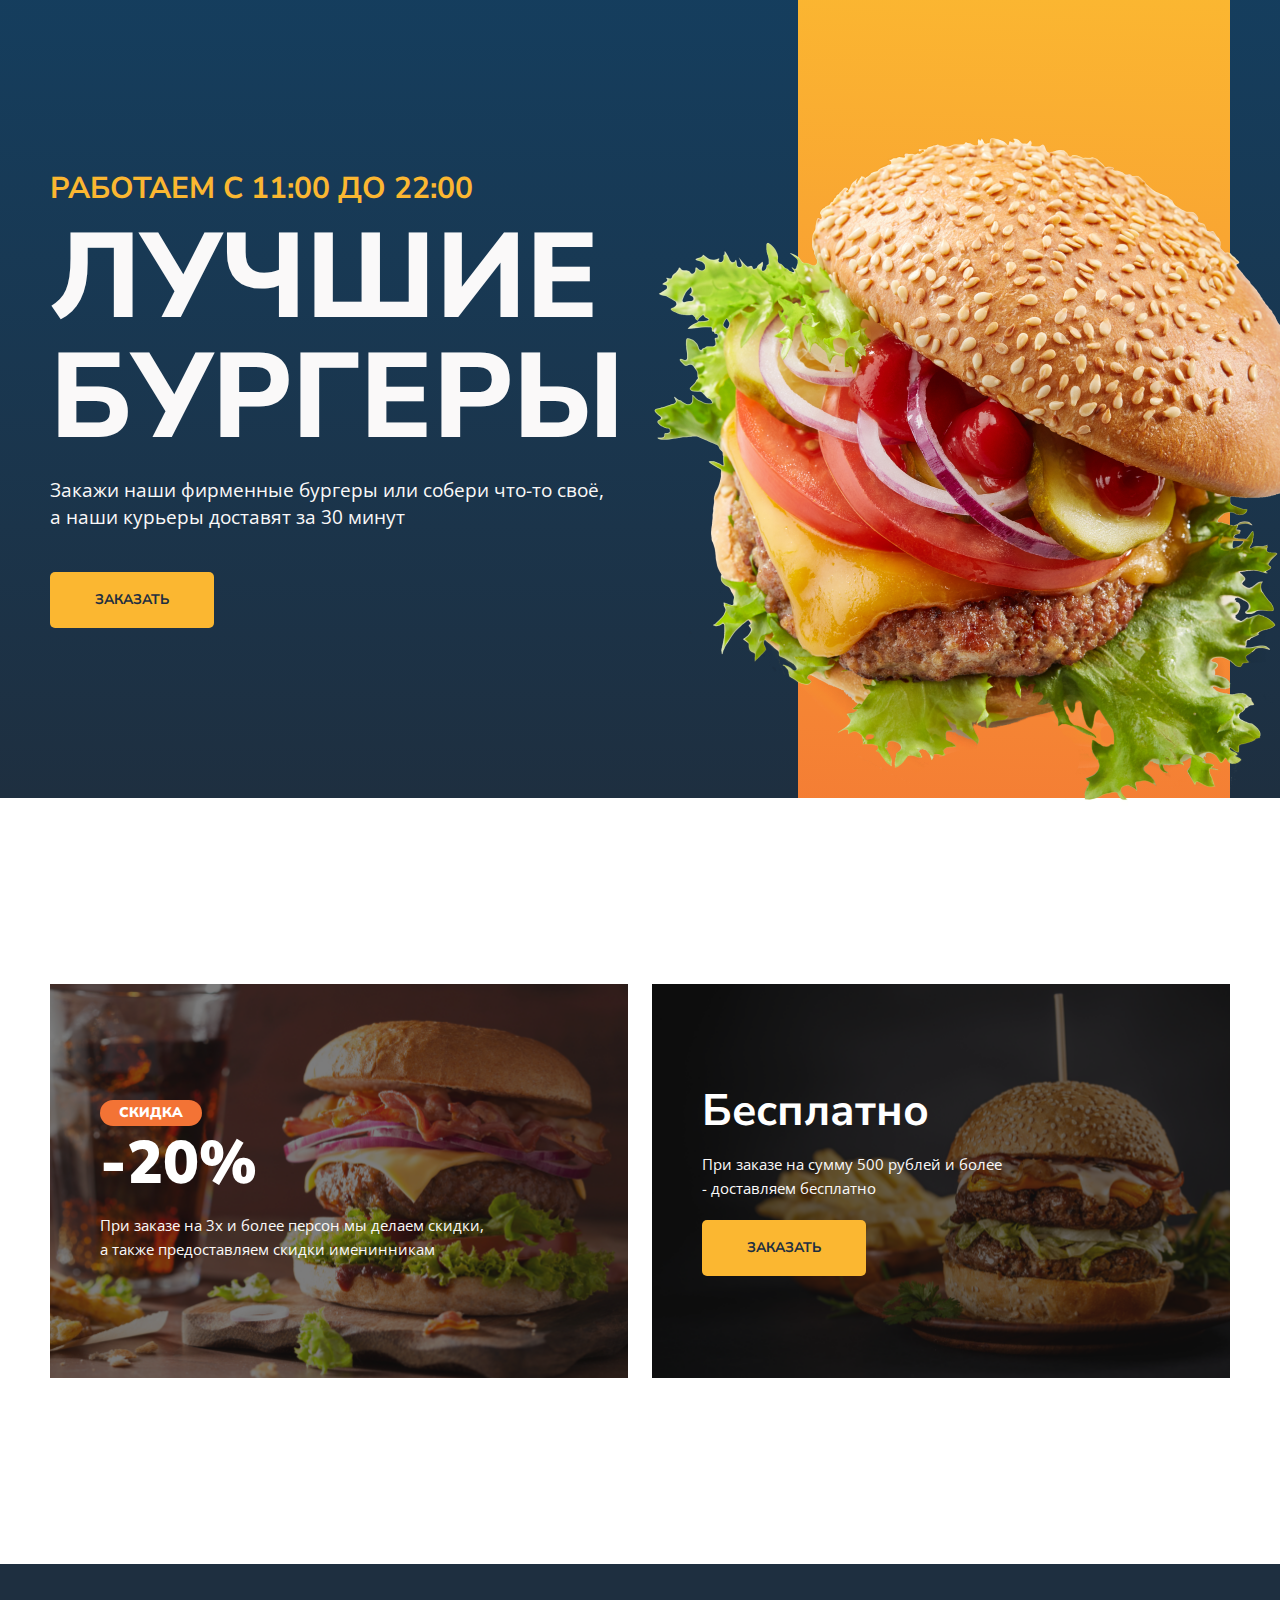
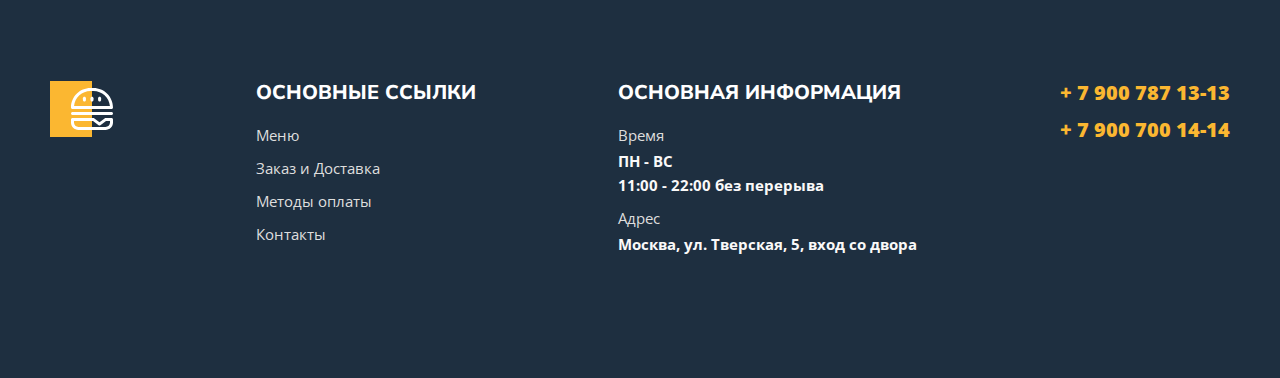
==== commit d1131980: "add link" ====
--- a/index.html
+++ b/index.html
@@ -4,7 +4,8 @@
     <meta charset="UTF-8">
     <meta http-equiv="X-UA-Compatible" content="IE=edge">
     <meta name="viewport" content="width=device-width, initial-scale=1.0">
-    <title>Burger</title>
+    <title>Burgers</title>
+    <link rel="icon" href="img/logo.svg">
     <link rel="preconnect" href="https://fonts.googleapis.com">
     <link rel="preconnect" href="https://fonts.gstatic.com" crossorigin>
     <link href="https://fonts.googleapis.com/css2?family=Nunito+Sans:wght@600;700;800;900&family=Open+Sans:wght@400;600;700&display=swap" rel="stylesheet">
@@ -12,218 +13,80 @@
     <link rel="stylesheet" href="style/main.css">
 </head>
 <body>
-    <header>
-        <div class="container">
-            <div class="header">
-                <div class="header-item">
-                    <a href="#" class="header-logo"></a>
-                    <nav>
-                        <ul class="header-nav">
-                            <li><a href="#">Главная</a></a></li>
-                            <li><a href="#" class="active">Меню</a></li>
-                            <li><a href="#">О нас</a></li>
-                            <li><a href="#">Контакты</a></li>
-                        </ul>
-                    </nav>
-                </div>
-                <button type="button" class="button">
-                    <span class="button-item">
-                        <img src="images/cart.svg" alt="Корзина">
-                        <span class="button-count">5</span>
-                    </span>
-                    <span class="button-text">$125</span>
-                </button>
+    <div class="main">
+        <div class="wrapper">
+            <div class="content">
+                <h1 class="content-title">
+                    <span>работаем с 11:00 до 22:00</span>
+                    Лучшие бургеры
+                </h1>
+                <p class="content-text">
+                    Закажи наши фирменные бургеры или собери что-то своё, а&nbsp;наши курьеры доставят за&nbsp;30&nbsp;минут
+                </p>
+                <a class="content-link" href="menu.html">заказать</a>
+            </div>
+            <div class="visual">
+                <div class="visual-bg"></div>
+                <img src="images/burger.png" alt="Burger">
             </div>
         </div>
-    </header>
-    <div class="bg">
-        <div class="container">
-            <ul class="breadcrumbs">
-                <li><a href="#">Главная</a></li>
-                <li><a href="#">Меню</a></li>
-            </ul>
-            <h1 class="title">Наше Меню</h1>
-            <p class="description">Выбирай из предложенного ассортимента и мы доставим блюдо в течении часа</p>
         </div>
-    </div>
-    <main>
-        <div class="banner">
-            <div class="container">
-                <div class="banner-box">
-                    <h2 class="banner-title">
-                        <span>Скидка</span>
-                        -30%
-                    </h2>
-                    <p class="banner-text">
-                        Только при покупке 3-х и более позиций, мы дарим скидку. Акции не суммируются.
-                    </p>
-                    <a href="#" class="banner-link">купить сейчас</a>
+
+        <div class="promo">
+            <div class="wrapper">
+                <div class="promo-left">
+                    <p class="sale">Скидка</p>
+                    <p class="cost">-20%</p>
+                    <p class="promo-description">При заказе на 3х и более персон мы делаем скидки, а&nbsp;также предоставляем скидки именинникам</p>
+                </div>
+                <div class="promo-right">
+                    <p class="free">Бесплатно</p>
+                    <p class="promo-description">При заказе на сумму 500 рублей и более - доставляем бесплатно</p>
+                    <a href="menu.html">Заказать</a>
                 </div>
             </div>
         </div>
-        <section class="menu">
+        <footer class="footer">
             <div class="container">
-                <div class="menu-header">
-                    <h2 class="menu-title">
-                        Бургеры
-                    </h2>
-                    <select class="menu-select">
-                        <option value="">Сортировать</option>
-                        <option value="up">По возрастанию</option>
-                        <option value="down">По убыванию</option>
-                    </select>
-                </div>
-                <div class="menu-grid">
-                    <div class="menu-grid-item">
-                        <div class="menu-grid-cover">
-                            <img src="images/menu/01.jpg" alt="Острый бургер">
-                        </div>
-                        <p class="menu-grid-title">Острый бургер</p>
-                        <p class="menu-grid-price">$26</p>
-                        <button type="button" class="menu-grid-btn">
-                            <span class="menu-grid-icon"></span>
-                            <span class="menu-grid-text">Купить</span>
-                        </button>
+                <div class="footer-box">
+                    <div class="footer-item">
+                        <img class="footer-logo" src="images/logo-footer.svg" alt="">
                     </div>
-                    <div class="menu-grid-item">
-                        <div class="menu-grid-cover">
-                            <img src="images/menu/02.jpg" alt="Гриль бургер">
-                        </div>
-                        <p class="menu-grid-title">Гриль Бургер</p>
-                        <p class="menu-grid-price">$16</p>
-                        <button type="button" class="menu-grid-btn">
-                            <span class="menu-grid-icon"></span>
-                            <span class="menu-grid-text">Купить</span>
-                        </button>
+                    <div class="footer-item">
+                        <h2>основные ссылки</h2>
+                        <ul class="footer-list">
+                            <li><a href="menu.html">Меню</a></li>
+                            <li><a href="#">Заказ и Доставка</a></li>
+                            <li><a href="#">Методы оплаты</a></li>
+                            <li><a href="#">Контакты</a></li>
+                        </ul>
                     </div>
-                    <div class="menu-grid-item">
-                        <div class="menu-grid-cover">
-                            <img src="images/menu/03.jpg" alt="Бурег Гигант">
-                        </div>
-                        <p class="menu-grid-title">Бурег Гигант</p>
-                        <p class="menu-grid-price">$37</p>
-                        <button type="button" class="menu-grid-btn">
-                            <span class="menu-grid-icon"></span>
-                            <span class="menu-grid-text">Купить</span>
-                        </button>
+                    <div class="footer-item">
+                        <h2>основная информация</h2>
+                        <ul class="footer-list">
+                            <li>
+                                <span>Время</span>
+                                ПН - ВС<br>
+                                11:00 - 22:00 без перерыва
+                            </li>
+                            <li>
+                                <span>Адрес</span>
+                                Москва, ул. Тверская, 5, вход со двора
+                            </li>
+                        </ul>
                     </div>
-                    <div class="menu-grid-item">
-                        <div class="menu-grid-cover">
-                            <img src="images/menu/04.jpg" alt="Бургер с курицей">
-                        </div>
-                        <p class="menu-grid-title">Бургер с курицей</p>
-                        <p class="menu-grid-price">$18</p>
-                        <button type="button" class="menu-grid-btn">
-                            <span class="menu-grid-icon"></span>
-                            <span class="menu-grid-text">Купить</span>
-                        </button>
-                    </div>
-                    <div class="menu-grid-item">
-                        <div class="menu-grid-cover">
-                            <img src="images/menu/05.jpg" alt="Бургер с курицей">
-                        </div>
-                        <p class="menu-grid-title">Бургер с курицей</p>
-                        <p class="menu-grid-price">$9</p>
-                        <button type="button" class="menu-grid-btn">
-                            <span class="menu-grid-icon"></span>
-                            <span class="menu-grid-text">Купить</span>
-                        </button>
-                    </div>
-                    <div class="menu-grid-item">
-                        <div class="menu-grid-cover">
-                            <img src="images/menu/06.jpg" alt="Тройной бургер">
-                        </div>
-                        <p class="menu-grid-title">Тройной бургер</p>
-                        <p class="menu-grid-price">$7</p>
-                        <button type="button" class="menu-grid-btn">
-                            <span class="menu-grid-icon"></span>
-                            <span class="menu-grid-text">Купить</span>
-                        </button>
+                    <div class="footer-tel">
+                        <ul class="footer-list footer-list-tel">
+                            <li>
+                                <a href="tel:+79007871313">+ 7 900 787 13-13</a>
+                            </li>
+                            <li>
+                                <a href="tel:+79007001414">+ 7 900 700 14-14</a>
+                            </li>
+                        </ul>
                     </div>
                 </div>
-                <div class="menu-header">
-                    <h2 class="menu-title">
-                        Дополнительно
-                    </h2>
-                </div>
-                <div class="menu-grid">
-                    <div class="menu-grid-item">
-                        <div class="menu-grid-cover">
-                            <img src="images/additionally/01.jpg" alt="Сэндвич">
-                        </div>
-                        <p class="menu-grid-title">Сэндвич</p>
-                        <p class="menu-grid-price">$3</p>
-                        <button type="button" class="menu-grid-btn">
-                            <span class="menu-grid-icon"></span>
-                            <span class="menu-grid-text">Купить</span>
-                        </button>
-                    </div>
-                    <div class="menu-grid-item">
-                        <div class="menu-grid-cover">
-                            <img src="images/additionally/02.jpg" alt="Картошка Фри">
-                        </div>
-                        <p class="menu-grid-title">Картошка Фри</p>
-                        <p class="menu-grid-price">$5</p>
-                        <button type="button" class="menu-grid-btn">
-                            <span class="menu-grid-icon"></span>
-                            <span class="menu-grid-text">Купить</span>
-                        </button>
-                    </div>
-                    <div class="menu-grid-item">
-                        <div class="menu-grid-cover">
-                            <img src="images/additionally/03.jpg" alt="Хот-Дог">
-                        </div>
-                        <p class="menu-grid-title">Хот-Дог</p>
-                        <p class="menu-grid-price">$7</p>
-                        <button type="button" class="menu-grid-btn">
-                            <span class="menu-grid-icon"></span>
-                            <span class="menu-grid-text">Купить</span>
-                        </button>
-                    </div>
             </div>
-        </section>
-    </main>
-    <footer class="footer">
-        <div class="container">
-            <div class="footer-box">
-                <div class="footer-item">
-                    <img class="footer-logo" src="images/logo-footer.svg" alt="">
-                </div>
-                <div class="footer-item">
-                    <h2>основные ссылки</h2>
-                    <ul class="footer-list">
-                        <li><a href="#">Меню</a></li>
-                        <li><a href="#">Заказ и Доставка</a></li>
-                        <li><a href="#">Методы оплаты</a></li>
-                        <li><a href="#">Контакты</a></li>
-                    </ul>
-                </div>
-                <div class="footer-item">
-                    <h2>основная информация</h2>
-                    <ul class="footer-list">
-                        <li>
-                            <span>Время</span>
-                            ПН - ВС<br>
-                            11:00 - 22:00 без перерыва
-                        </li>
-                        <li>
-                            <span>Адрес</span>
-                            Москва, ул. Тверская, 5, вход со двора
-                        </li>
-                    </ul>
-                </div>
-                <div class="footer-tel">
-                    <ul class="footer-list footer-list-tel">
-                        <li>
-                            <a href="tel:+79007871313">+ 7 900 787 13-13</a>
-                        </li>
-                        <li>
-                            <a href="tel:+79007001414">+ 7 900 700 14-14</a>
-                        </li>
-                    </ul>
-                </div>
-            </div>
-        </div>
-    </footer>
+        </footer>
 </body>
 </html>--- a/style/main.css
+++ b/style/main.css
@@ -130,8 +130,8 @@
 .title{
     font-weight: 700;
     font-size: 79px;
-    margin-top: 10px;
-    margin-bottom: 19px;
+    margin-top: 17px;
+    margin-bottom: 20px;
 }
 .description{
     font-family: 'Open Sans', sans-serif;
@@ -145,9 +145,9 @@
     background-image: url(../images/banner.jpg);
     padding: 100px  100px 120px;
     background-size: cover;
-    background-position: center center;
+    background-position: 0 center;
     background-repeat: no-repeat;
-    margin-bottom: 100px;
+    margin-bottom: 80px;
 }
 .banner-title{
     font-weight: 900;
@@ -163,7 +163,7 @@
     text-transform: uppercase;
     max-width: 96px;
     text-align: center;
-    background: #F37335;
+    background-color: #F37335;
     border-radius: 14px;
     padding: 5px 0;
     display: block;
@@ -171,9 +171,8 @@
 }
 .banner-text{
     font-family: 'Open Sans', sans-serif;
-    font-weight: 400;
-    font-size: 15px;
-    line-height: 24px;
+    font-size: 15px;
+    line-height: 1.6;
     color: #FAF9F9;
     max-width: 312px;
     margin-top: 0;
@@ -194,11 +193,14 @@
     background-color: transparent;
     color: #FBB731;
 }
+.menu{
+    padding-top: 20px;
+}
 .menu-header{
     display: flex;
     align-items: center;
     justify-content: space-between;
-    padding-bottom: 40px;
+    padding-bottom: 37px;
 }
 /*.menu-grid-item{
     margin-bottom: 50px;
@@ -211,6 +213,7 @@
     margin: 0;
 }
 .menu-select{
+    font-family: 'Open Sans', sans-serif;
     background: #FFFFFF;
     border: 1px solid #DEDEDE;
     padding: 13px 30px;
@@ -236,8 +239,9 @@
     height: 430px;
     position: relative;
     overflow: hidden;
-}
-.menu-grid-cover img{
+    margin-bottom: 23px;
+}
+.menu-grid-cover images{
     position: absolute;
     left: 50%;
     top: 50%;
@@ -249,18 +253,15 @@
 .menu-grid-title{
     font-size: 30px;
     font-weight: 600;
-    text-align: center;
     color: #1B2A49;
-    padding-top: 20px;
-    padding-bottom: 5px;
+    margin: 0;
 }
 .menu-grid-price{
     font-size: 20px;
     font-weight: 700;
-    text-align: center;
     color: #979797;
-    padding-bottom: 20px;
-    margin: 0;
+    margin-top: 8px;
+    margin-bottom: 22px;
 }
 .menu-grid-btn {
     background-color: #FBB731;
@@ -288,7 +289,7 @@
 .menu-grid-text{
     font-size: 14px;
     font-weight: 700;
-    text-align: center;
+    color: #1E2F40;
     text-transform: uppercase;
 }
 .footer{
@@ -357,4 +358,130 @@
 .footer-list{
     padding-left: 0;
     list-style-type: none;
+}
+
+/* style index */
+.main{
+    background: linear-gradient(180deg, #0C4C7B -100%, #1E2F40 100%);
+}
+.wrapper{
+    max-width: 1180px;
+    margin: 0 auto;
+    display: flex;
+    justify-content: space-between;
+}
+.content{
+    color: #FAF9F9;
+    flex: 0 0 580px;
+    padding-top: 170px;
+    padding-bottom: 170px;
+}
+.content-title {
+    font-size: 120px;
+    font-weight: 800;
+    text-transform: uppercase;
+    line-height: 120px;
+    margin-bottom: 40px;
+    margin-top: 0;
+    margin-bottom: 0;
+}
+.content-title  span{
+    color: #FBB731;
+    font-size: 30px;
+    font-weight: 700;
+    line-height: 38px;
+    display: block;
+    margin-bottom: 10px;
+}
+.content-text {
+    font-family: 'Open Sans', sans-serif;
+    font-size: 19px;
+    line-height: 1.4;
+    margin-bottom: 42px;
+}
+.content-link,
+.promo a {
+    color: #1E2F40;
+    background-color: #FBB731;
+    border-radius: 5px;
+    text-decoration: none;
+    padding: 20px 45px;
+    display: inline-block;
+    text-transform: uppercase;
+    font-size: 14px;
+    font-weight: 700;
+}
+.visual{
+    flex-grow: 1;
+    display: flex;
+    justify-content: flex-end;
+    position: relative;
+}
+.visual-bg{
+    width: 432px;
+    height: 100%;
+    background: linear-gradient(2.42deg, #F37335 -19.6%, #FBB731 100.79%, #FDC830 100.79%);
+}
+.main img{
+    width: 829px;
+    position: absolute;
+    right: -168px;
+}
+.promo{
+    padding-top: 186px;
+    padding-bottom: 46px;
+}
+.promo-left,
+.promo-right{
+    flex: 0 0 49%;
+    color: #fff;
+    box-sizing: border-box;
+    background-repeat: no-repeat;
+    background-size: cover;
+    background-position: center;
+}
+.promo-left{
+    background-image: url(../images/promo-left.png);
+    padding: 116px 50px;
+}
+.promo-right{
+    background-image: url(../images/promo-right.png);
+    padding: 102px 50px;
+}
+.sale{
+    font-size: 14px;
+    font-weight: 900;
+    background: #F37335;
+    padding: 5px 19px;
+    border-radius: 14px;
+    display: inline-block;
+    text-transform: uppercase;
+    margin-bottom: 3px;
+    margin-top: 0;
+}
+.cost{
+    font-size: 60px;
+    font-weight: 900;
+    margin-bottom: 8px;
+    margin-top: 0;
+}
+.promo-description{
+    color:  #FAF9F9;
+    font-family: 'Open Sans', sans-serif;
+    font-size: 15px;
+    line-height: 24px;
+    margin-bottom: 0;
+}
+.promo-left .promo-description{
+    max-width: 392px;
+}
+.promo-right .promo-description{
+    max-width: 300px;
+    margin-bottom: 20px;
+}
+.free{
+    font-size: 44px;
+    font-weight: 700;
+    margin-bottom: 10px;
+    margin-top: 0;
 }